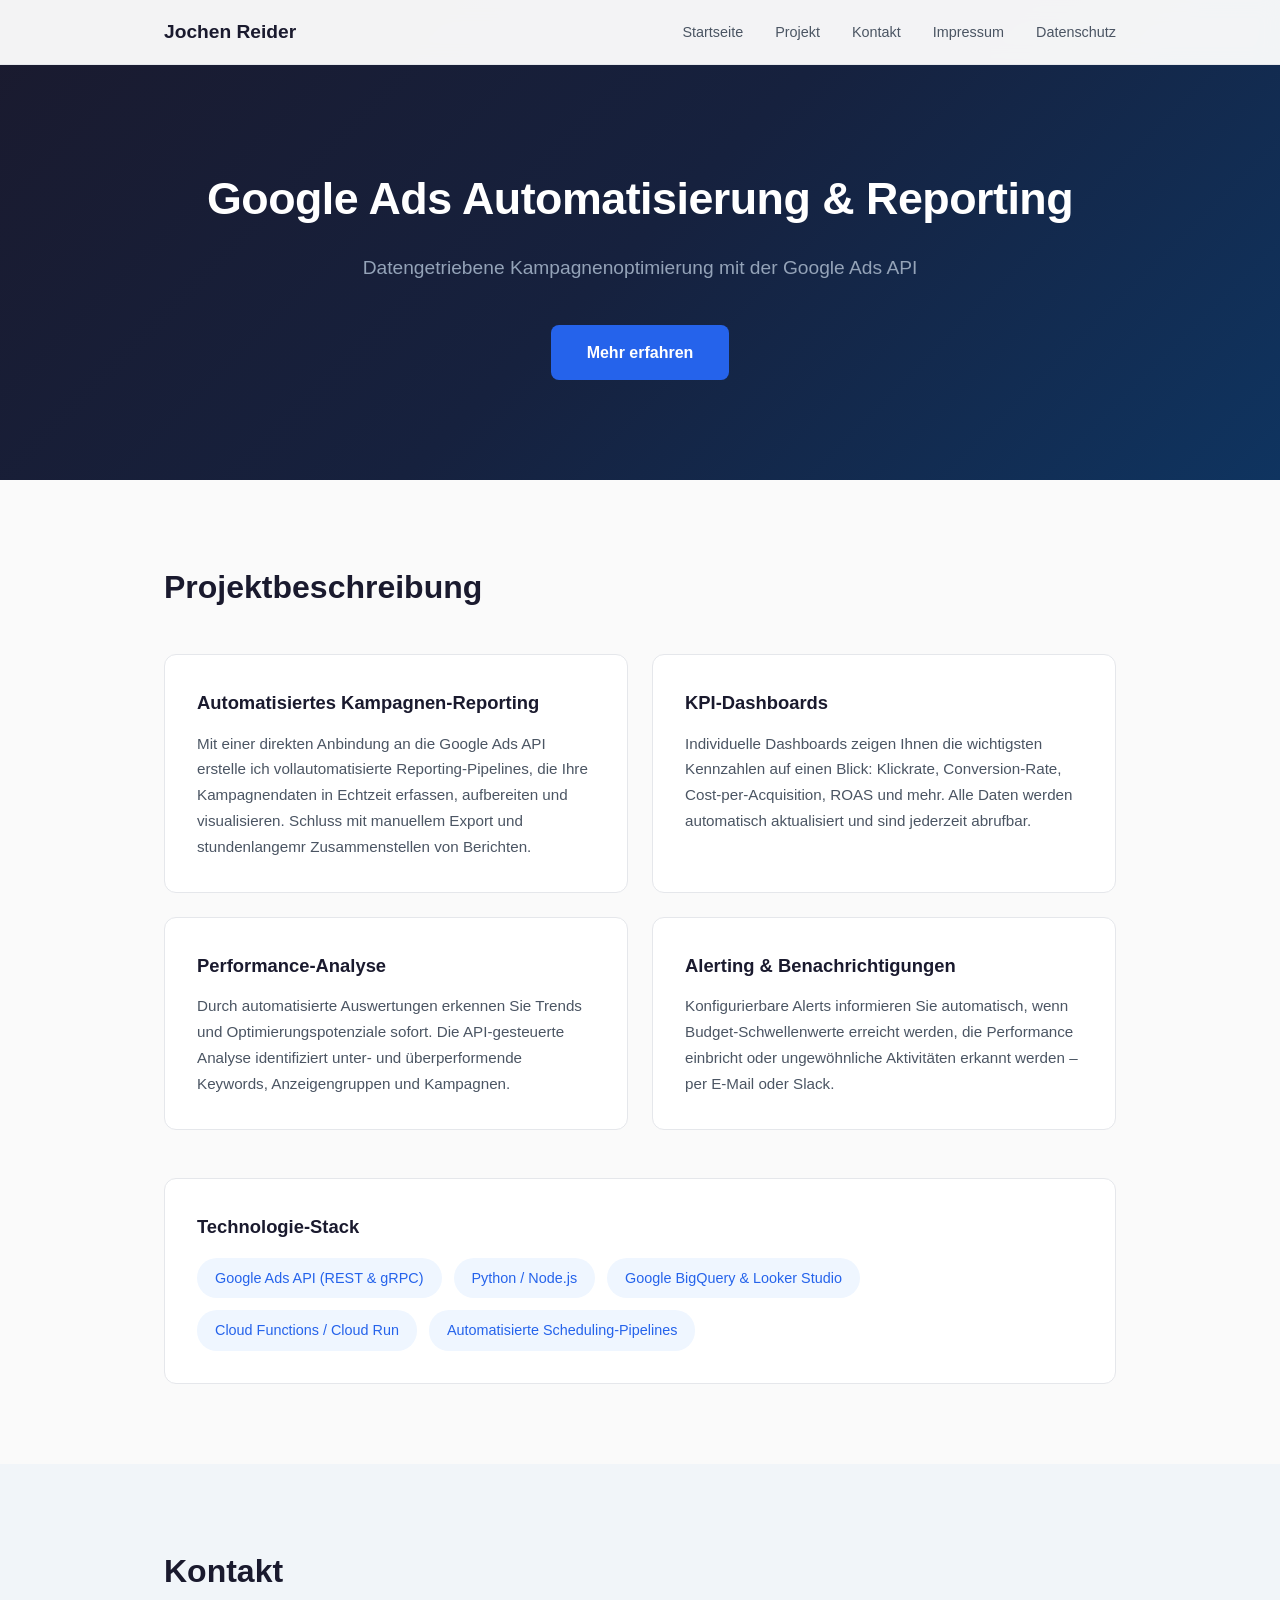
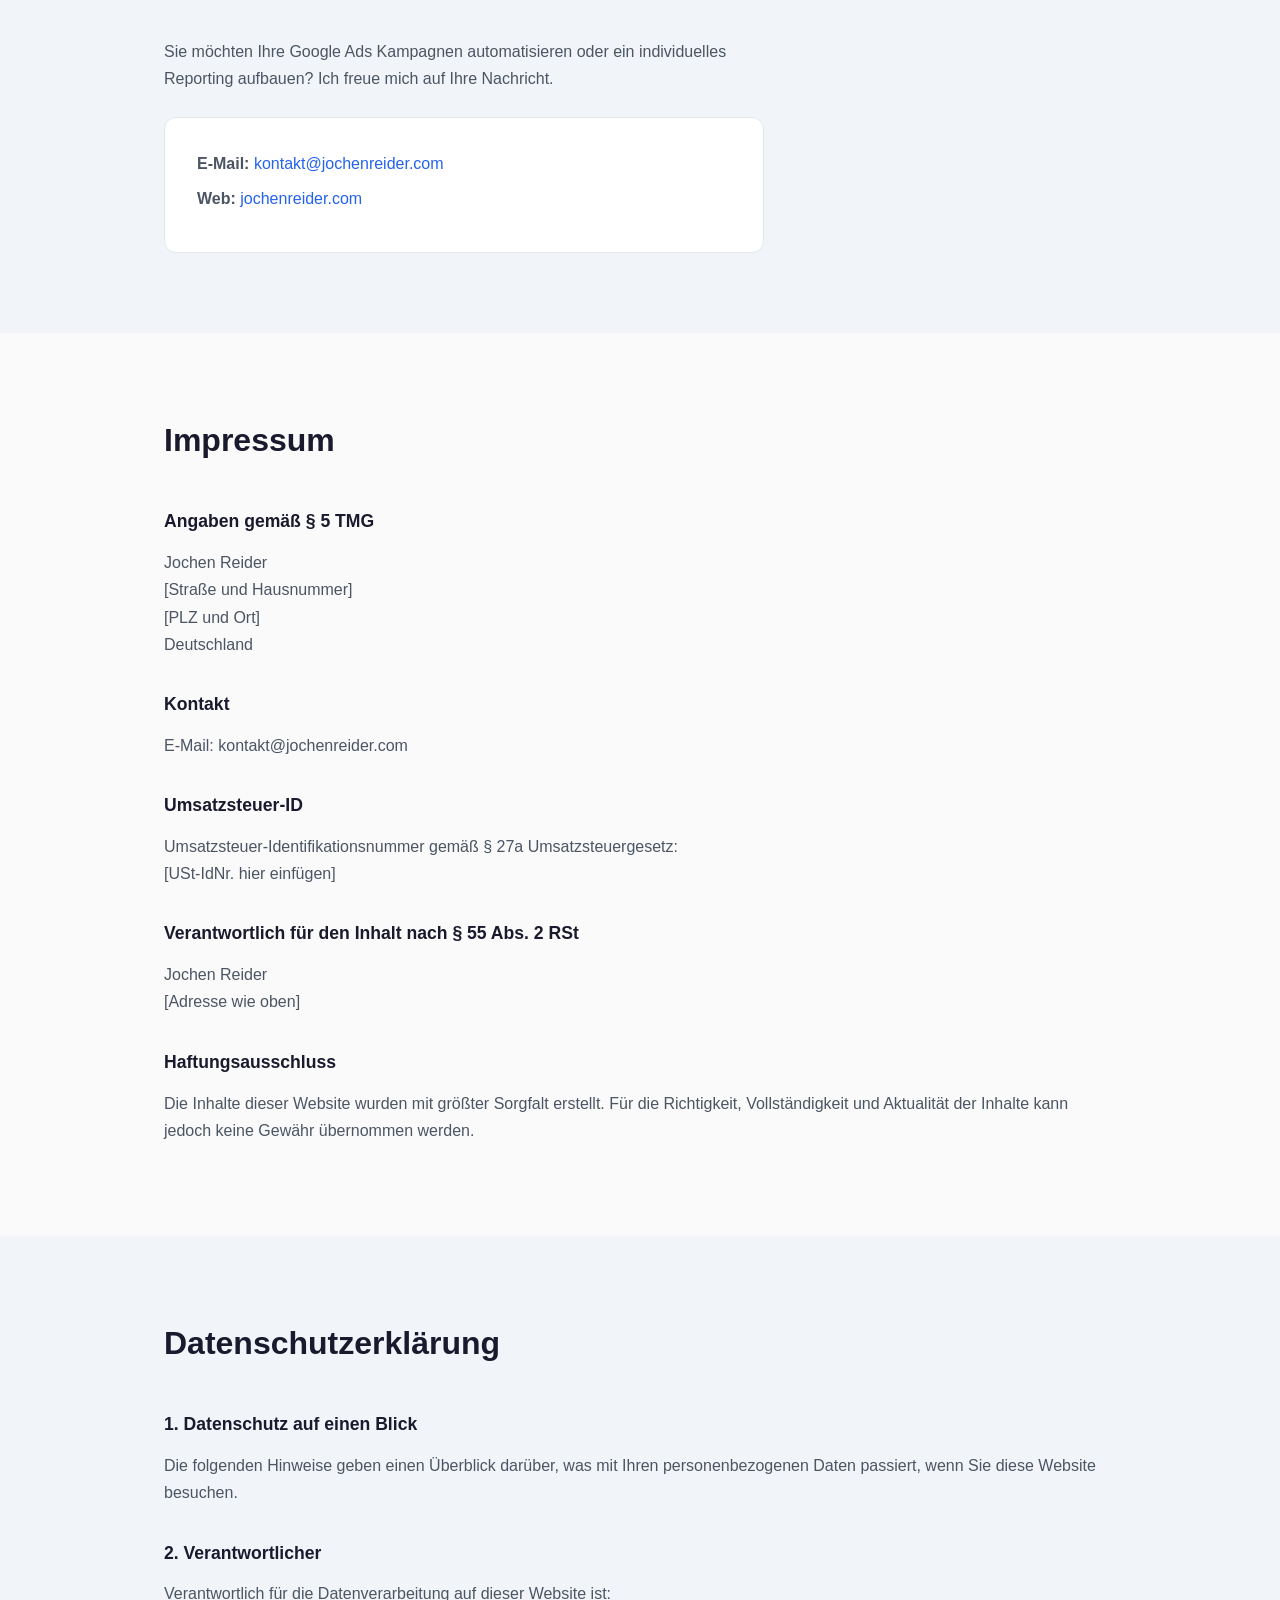
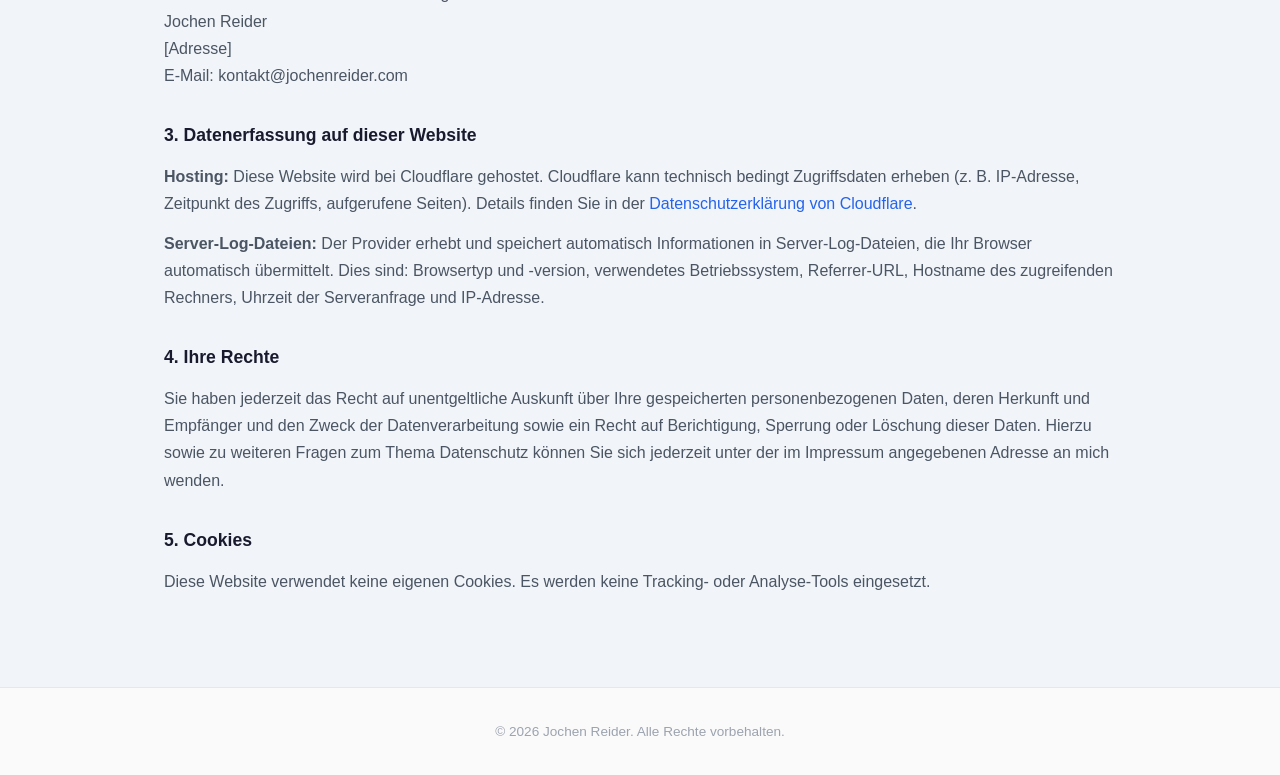
==== index.html @ a78b059e "Initial commit: Google Ads Automatisierung Website" ====
<!DOCTYPE html>
<html lang="de">
<head>
  <meta charset="UTF-8">
  <meta name="viewport" content="width=device-width, initial-scale=1.0">
  <title>Jochen Reider - Google Ads Automatisierung</title>
  <link rel="stylesheet" href="style.css">
</head>
<body>

  <nav class="navbar">
    <div class="container nav-container">
      <a href="#home" class="logo">Jochen Reider</a>
      <button class="nav-toggle" aria-label="Menu">&#9776;</button>
      <ul class="nav-links">
        <li><a href="#home">Startseite</a></li>
        <li><a href="#projekt">Projekt</a></li>
        <li><a href="#kontakt">Kontakt</a></li>
        <li><a href="#impressum">Impressum</a></li>
        <li><a href="#datenschutz">Datenschutz</a></li>
      </ul>
    </div>
  </nav>

  <!-- STARTSEITE -->
  <section id="home" class="hero">
    <div class="container">
      <h1>Google Ads Automatisierung &amp; Reporting</h1>
      <p class="hero-sub">Datengetriebene Kampagnenoptimierung mit der Google Ads API</p>
      <a href="#projekt" class="btn">Mehr erfahren</a>
    </div>
  </section>

  <!-- PROJEKT -->
  <section id="projekt" class="section">
    <div class="container">
      <h2>Projektbeschreibung</h2>
      <div class="card-grid">
        <div class="card">
          <h3>Automatisiertes Kampagnen-Reporting</h3>
          <p>
            Mit einer direkten Anbindung an die Google Ads API erstelle ich vollautomatisierte
            Reporting-Pipelines, die Ihre Kampagnendaten in Echtzeit erfassen, aufbereiten und
            visualisieren. Schluss mit manuellem Export und stundenlangemr Zusammenstellen von Berichten.
          </p>
        </div>
        <div class="card">
          <h3>KPI-Dashboards</h3>
          <p>
            Individuelle Dashboards zeigen Ihnen die wichtigsten Kennzahlen auf einen Blick:
            Klickrate, Conversion-Rate, Cost-per-Acquisition, ROAS und mehr. Alle Daten werden
            automatisch aktualisiert und sind jederzeit abrufbar.
          </p>
        </div>
        <div class="card">
          <h3>Performance-Analyse</h3>
          <p>
            Durch automatisierte Auswertungen erkennen Sie Trends und Optimierungspotenziale
            sofort. Die API-gesteuerte Analyse identifiziert unter- und
            &uuml;berperformende Keywords, Anzeigengruppen und Kampagnen.
          </p>
        </div>
        <div class="card">
          <h3>Alerting &amp; Benachrichtigungen</h3>
          <p>
            Konfigurierbare Alerts informieren Sie automatisch, wenn Budget-Schwellenwerte
            erreicht werden, die Performance einbricht oder ungew&ouml;hnliche Aktivit&auml;ten
            erkannt werden &ndash; per E-Mail oder Slack.
          </p>
        </div>
      </div>

      <div class="tech-stack">
        <h3>Technologie-Stack</h3>
        <ul>
          <li>Google Ads API (REST &amp; gRPC)</li>
          <li>Python / Node.js</li>
          <li>Google BigQuery &amp; Looker Studio</li>
          <li>Cloud Functions / Cloud Run</li>
          <li>Automatisierte Scheduling-Pipelines</li>
        </ul>
      </div>
    </div>
  </section>

  <!-- KONTAKT -->
  <section id="kontakt" class="section section-alt">
    <div class="container">
      <h2>Kontakt</h2>
      <div class="contact-info">
        <p>
          Sie m&ouml;chten Ihre Google Ads Kampagnen automatisieren oder ein
          individuelles Reporting aufbauen? Ich freue mich auf Ihre Nachricht.
        </p>
        <div class="contact-details">
          <p><strong>E-Mail:</strong> <a href="mailto:kontakt@jochenreider.com">kontakt@jochenreider.com</a></p>
          <p><strong>Web:</strong> <a href="https://jochenreider.com">jochenreider.com</a></p>
        </div>
      </div>
    </div>
  </section>

  <!-- IMPRESSUM -->
  <section id="impressum" class="section">
    <div class="container">
      <h2>Impressum</h2>
      <div class="legal">
        <h3>Angaben gem&auml;&szlig; &sect; 5 TMG</h3>
        <p>
          Jochen Reider<br>
          [Stra&szlig;e und Hausnummer]<br>
          [PLZ und Ort]<br>
          Deutschland
        </p>

        <h3>Kontakt</h3>
        <p>
          E-Mail: kontakt@jochenreider.com
        </p>

        <h3>Umsatzsteuer-ID</h3>
        <p>
          Umsatzsteuer-Identifikationsnummer gem&auml;&szlig; &sect; 27a Umsatzsteuergesetz:<br>
          [USt-IdNr. hier einf&uuml;gen]
        </p>

        <h3>Verantwortlich f&uuml;r den Inhalt nach &sect; 55 Abs. 2 RSt</h3>
        <p>
          Jochen Reider<br>
          [Adresse wie oben]
        </p>

        <h3>Haftungsausschluss</h3>
        <p>
          Die Inhalte dieser Website wurden mit gr&ouml;&szlig;ter Sorgfalt erstellt. F&uuml;r die
          Richtigkeit, Vollst&auml;ndigkeit und Aktualit&auml;t der Inhalte kann jedoch keine
          Gew&auml;hr &uuml;bernommen werden.
        </p>
      </div>
    </div>
  </section>

  <!-- DATENSCHUTZ -->
  <section id="datenschutz" class="section section-alt">
    <div class="container">
      <h2>Datenschutzerkl&auml;rung</h2>
      <div class="legal">
        <h3>1. Datenschutz auf einen Blick</h3>
        <p>
          Die folgenden Hinweise geben einen &Uuml;berblick dar&uuml;ber, was mit Ihren
          personenbezogenen Daten passiert, wenn Sie diese Website besuchen.
        </p>

        <h3>2. Verantwortlicher</h3>
        <p>
          Verantwortlich f&uuml;r die Datenverarbeitung auf dieser Website ist:<br>
          Jochen Reider<br>
          [Adresse]<br>
          E-Mail: kontakt@jochenreider.com
        </p>

        <h3>3. Datenerfassung auf dieser Website</h3>
        <p>
          <strong>Hosting:</strong> Diese Website wird bei Cloudflare gehostet. Cloudflare kann
          technisch bedingt Zugriffsdaten erheben (z.&nbsp;B. IP-Adresse, Zeitpunkt des Zugriffs,
          aufgerufene Seiten). Details finden Sie in der
          <a href="https://www.cloudflare.com/privacypolicy/" target="_blank" rel="noopener">Datenschutzerkl&auml;rung von Cloudflare</a>.
        </p>
        <p>
          <strong>Server-Log-Dateien:</strong> Der Provider erhebt und speichert automatisch
          Informationen in Server-Log-Dateien, die Ihr Browser automatisch &uuml;bermittelt.
          Dies sind: Browsertyp und -version, verwendetes Betriebssystem, Referrer-URL,
          Hostname des zugreifenden Rechners, Uhrzeit der Serveranfrage und IP-Adresse.
        </p>

        <h3>4. Ihre Rechte</h3>
        <p>
          Sie haben jederzeit das Recht auf unentgeltliche Auskunft &uuml;ber Ihre gespeicherten
          personenbezogenen Daten, deren Herkunft und Empf&auml;nger und den Zweck der
          Datenverarbeitung sowie ein Recht auf Berichtigung, Sperrung oder L&ouml;schung
          dieser Daten. Hierzu sowie zu weiteren Fragen zum Thema Datenschutz k&ouml;nnen Sie
          sich jederzeit unter der im Impressum angegebenen Adresse an mich wenden.
        </p>

        <h3>5. Cookies</h3>
        <p>
          Diese Website verwendet keine eigenen Cookies. Es werden keine Tracking- oder
          Analyse-Tools eingesetzt.
        </p>
      </div>
    </div>
  </section>

  <footer>
    <div class="container">
      <p>&copy; 2026 Jochen Reider. Alle Rechte vorbehalten.</p>
    </div>
  </footer>

  <script>
    // Mobile nav toggle
    document.querySelector('.nav-toggle').addEventListener('click', function() {
      document.querySelector('.nav-links').classList.toggle('active');
    });

    // Close nav on link click (mobile)
    document.querySelectorAll('.nav-links a').forEach(function(link) {
      link.addEventListener('click', function() {
        document.querySelector('.nav-links').classList.remove('active');
      });
    });
  </script>

</body>
</html>
---- style.css ----
/* Reset & Base */
*, *::before, *::after {
  margin: 0;
  padding: 0;
  box-sizing: border-box;
}

html {
  scroll-behavior: smooth;
  scroll-padding-top: 70px;
}

body {
  font-family: -apple-system, BlinkMacSystemFont, 'Segoe UI', Roboto, Oxygen, sans-serif;
  line-height: 1.7;
  color: #1a1a2e;
  background: #fafafa;
}

.container {
  max-width: 1000px;
  margin: 0 auto;
  padding: 0 24px;
}

a {
  color: #2563eb;
  text-decoration: none;
}

a:hover {
  text-decoration: underline;
}

/* Navbar */
.navbar {
  position: fixed;
  top: 0;
  left: 0;
  right: 0;
  background: rgba(255, 255, 255, 0.95);
  backdrop-filter: blur(10px);
  border-bottom: 1px solid #e5e7eb;
  z-index: 100;
}

.nav-container {
  display: flex;
  align-items: center;
  justify-content: space-between;
  height: 64px;
}

.logo {
  font-weight: 700;
  font-size: 1.2rem;
  color: #1a1a2e;
}

.logo:hover {
  text-decoration: none;
}

.nav-toggle {
  display: none;
  background: none;
  border: none;
  font-size: 1.5rem;
  cursor: pointer;
  color: #1a1a2e;
}

.nav-links {
  display: flex;
  list-style: none;
  gap: 32px;
}

.nav-links a {
  color: #4b5563;
  font-size: 0.9rem;
  font-weight: 500;
  transition: color 0.2s;
}

.nav-links a:hover {
  color: #2563eb;
  text-decoration: none;
}

/* Hero */
.hero {
  padding: 160px 0 100px;
  background: linear-gradient(135deg, #1a1a2e 0%, #16213e 50%, #0f3460 100%);
  color: #fff;
  text-align: center;
}

.hero h1 {
  font-size: 2.8rem;
  font-weight: 800;
  margin-bottom: 16px;
  letter-spacing: -0.5px;
}

.hero-sub {
  font-size: 1.2rem;
  color: #94a3b8;
  margin-bottom: 40px;
}

.btn {
  display: inline-block;
  padding: 14px 36px;
  background: #2563eb;
  color: #fff;
  border-radius: 8px;
  font-weight: 600;
  font-size: 1rem;
  transition: background 0.2s, transform 0.2s;
}

.btn:hover {
  background: #1d4ed8;
  text-decoration: none;
  transform: translateY(-1px);
}

/* Sections */
.section {
  padding: 80px 0;
}

.section-alt {
  background: #f1f5f9;
}

.section h2 {
  font-size: 2rem;
  font-weight: 700;
  margin-bottom: 40px;
  color: #1a1a2e;
}

/* Cards */
.card-grid {
  display: grid;
  grid-template-columns: repeat(2, 1fr);
  gap: 24px;
  margin-bottom: 48px;
}

.card {
  background: #fff;
  border: 1px solid #e5e7eb;
  border-radius: 12px;
  padding: 32px;
  transition: box-shadow 0.2s, transform 0.2s;
}

.card:hover {
  box-shadow: 0 8px 30px rgba(0, 0, 0, 0.08);
  transform: translateY(-2px);
}

.card h3 {
  font-size: 1.15rem;
  font-weight: 700;
  margin-bottom: 12px;
  color: #1a1a2e;
}

.card p {
  color: #4b5563;
  font-size: 0.95rem;
}

/* Tech Stack */
.tech-stack {
  background: #fff;
  border: 1px solid #e5e7eb;
  border-radius: 12px;
  padding: 32px;
}

.tech-stack h3 {
  font-size: 1.15rem;
  font-weight: 700;
  margin-bottom: 16px;
}

.tech-stack ul {
  list-style: none;
  display: flex;
  flex-wrap: wrap;
  gap: 12px;
}

.tech-stack li {
  background: #eff6ff;
  color: #2563eb;
  padding: 8px 18px;
  border-radius: 20px;
  font-size: 0.9rem;
  font-weight: 500;
}

/* Contact */
.contact-info {
  max-width: 600px;
}

.contact-info p {
  color: #4b5563;
  margin-bottom: 24px;
}

.contact-details {
  background: #fff;
  border: 1px solid #e5e7eb;
  border-radius: 12px;
  padding: 32px;
}

.contact-details p {
  margin-bottom: 8px;
}

/* Legal */
.legal h3 {
  font-size: 1.1rem;
  font-weight: 700;
  margin-top: 32px;
  margin-bottom: 12px;
  color: #1a1a2e;
}

.legal h3:first-child {
  margin-top: 0;
}

.legal p {
  color: #4b5563;
  margin-bottom: 12px;
}

/* Footer */
footer {
  padding: 32px 0;
  text-align: center;
  border-top: 1px solid #e5e7eb;
  color: #9ca3af;
  font-size: 0.85rem;
}

/* Mobile */
@media (max-width: 768px) {
  .nav-toggle {
    display: block;
  }

  .nav-links {
    display: none;
    position: absolute;
    top: 64px;
    left: 0;
    right: 0;
    background: #fff;
    flex-direction: column;
    padding: 16px 24px;
    gap: 16px;
    border-bottom: 1px solid #e5e7eb;
  }

  .nav-links.active {
    display: flex;
  }

  .hero {
    padding: 120px 0 70px;
  }

  .hero h1 {
    font-size: 1.8rem;
  }

  .hero-sub {
    font-size: 1rem;
  }

  .card-grid {
    grid-template-columns: 1fr;
  }

  .section {
    padding: 60px 0;
  }

  .tech-stack ul {
    flex-direction: column;
  }
}
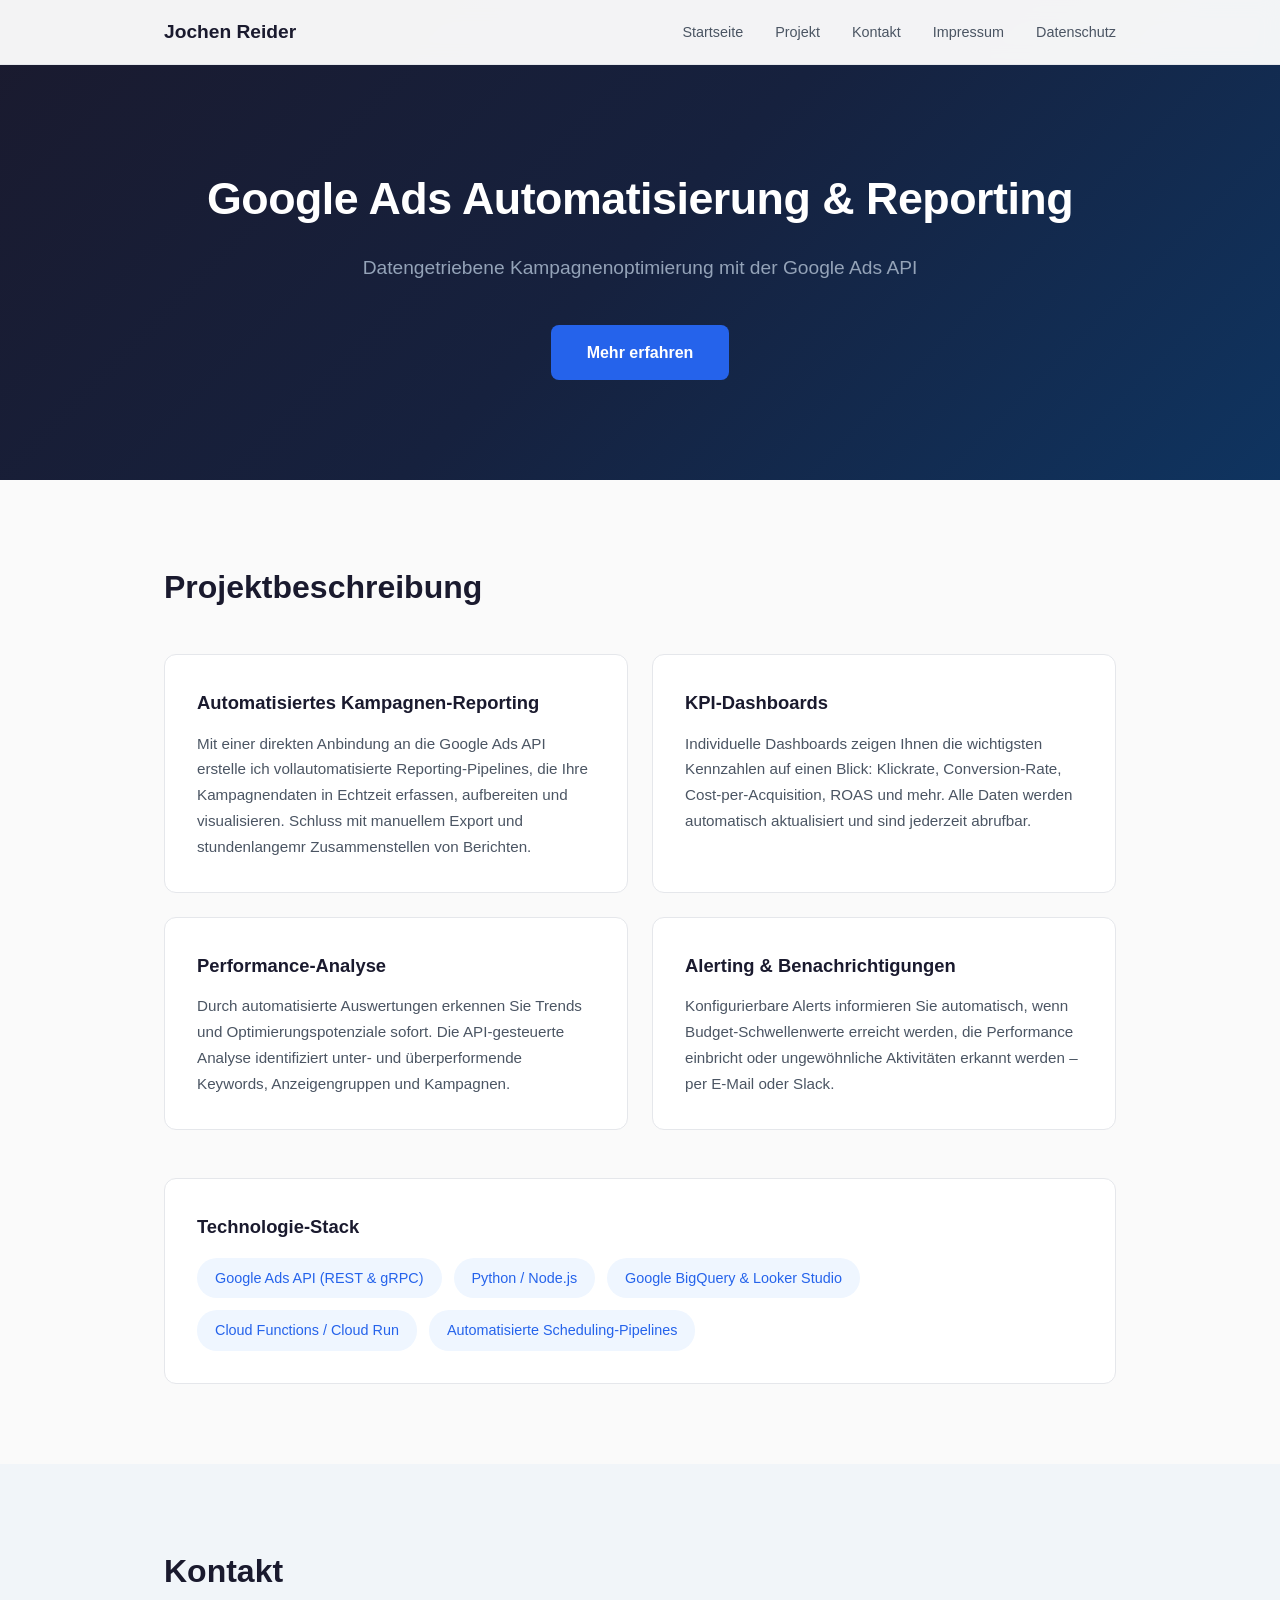
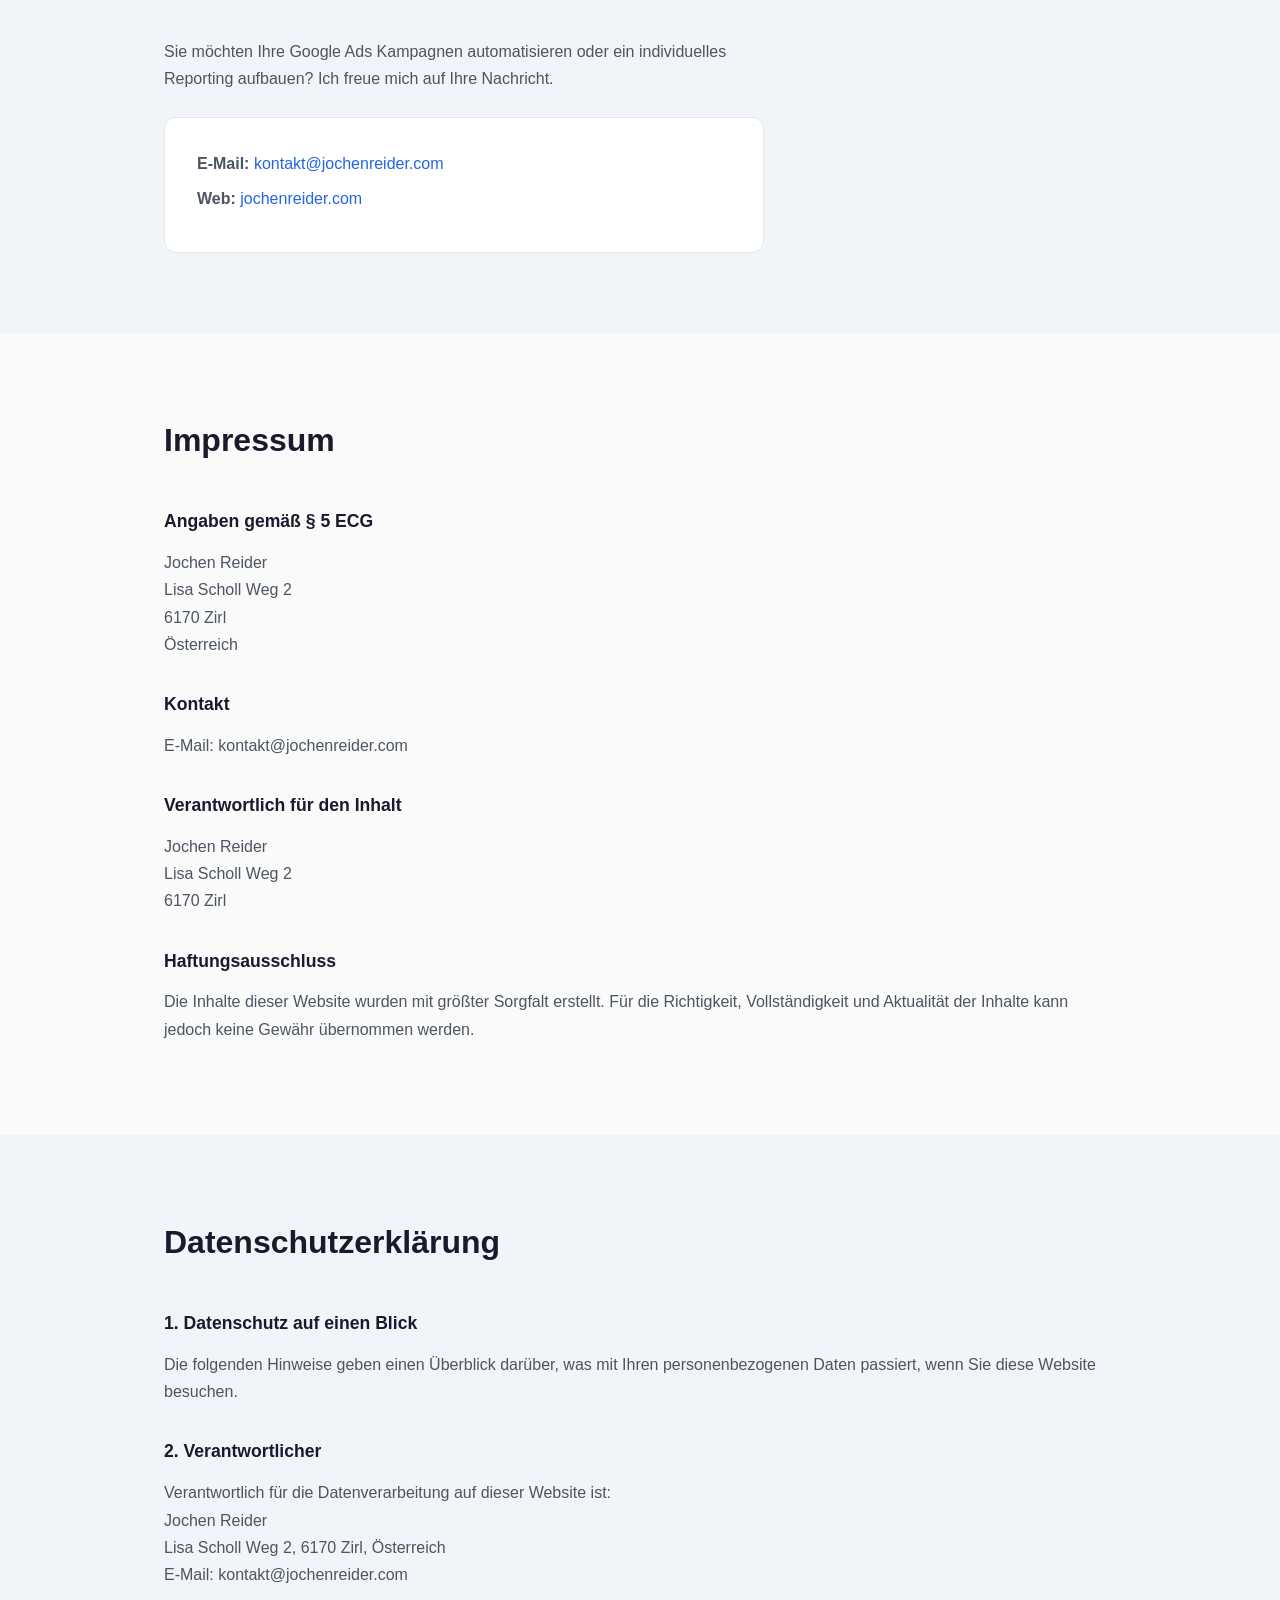
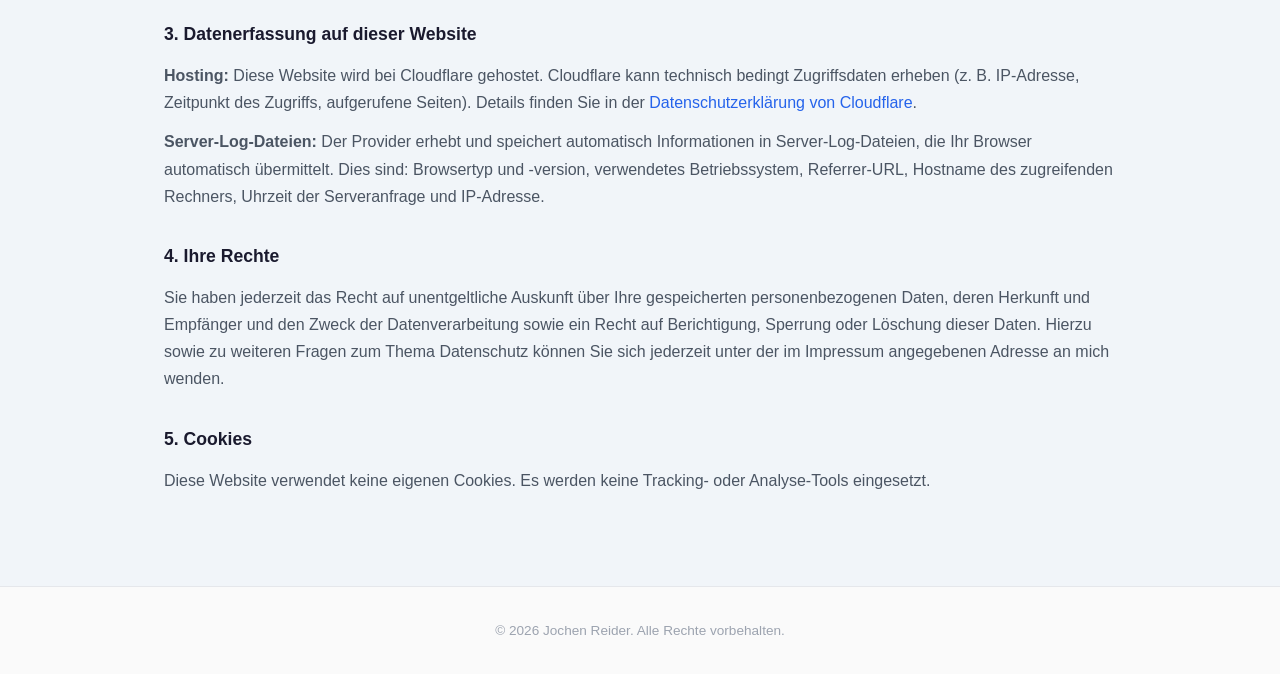
==== commit da18cde6: "Update Impressum und Datenschutz mit Adresse" ====
--- a/index.html
+++ b/index.html
@@ -105,12 +105,12 @@
     <div class="container">
       <h2>Impressum</h2>
       <div class="legal">
-        <h3>Angaben gem&auml;&szlig; &sect; 5 TMG</h3>
+        <h3>Angaben gem&auml;&szlig; &sect; 5 ECG</h3>
         <p>
           Jochen Reider<br>
-          [Stra&szlig;e und Hausnummer]<br>
-          [PLZ und Ort]<br>
-          Deutschland
+          Lisa Scholl Weg 2<br>
+          6170 Zirl<br>
+          &Ouml;sterreich
         </p>
 
         <h3>Kontakt</h3>
@@ -118,16 +118,11 @@
           E-Mail: kontakt@jochenreider.com
         </p>
 
-        <h3>Umsatzsteuer-ID</h3>
-        <p>
-          Umsatzsteuer-Identifikationsnummer gem&auml;&szlig; &sect; 27a Umsatzsteuergesetz:<br>
-          [USt-IdNr. hier einf&uuml;gen]
-        </p>
-
-        <h3>Verantwortlich f&uuml;r den Inhalt nach &sect; 55 Abs. 2 RSt</h3>
+        <h3>Verantwortlich f&uuml;r den Inhalt</h3>
         <p>
           Jochen Reider<br>
-          [Adresse wie oben]
+          Lisa Scholl Weg 2<br>
+          6170 Zirl
         </p>
 
         <h3>Haftungsausschluss</h3>
@@ -155,7 +150,7 @@
         <p>
           Verantwortlich f&uuml;r die Datenverarbeitung auf dieser Website ist:<br>
           Jochen Reider<br>
-          [Adresse]<br>
+          Lisa Scholl Weg 2, 6170 Zirl, &Ouml;sterreich<br>
           E-Mail: kontakt@jochenreider.com
         </p>
 
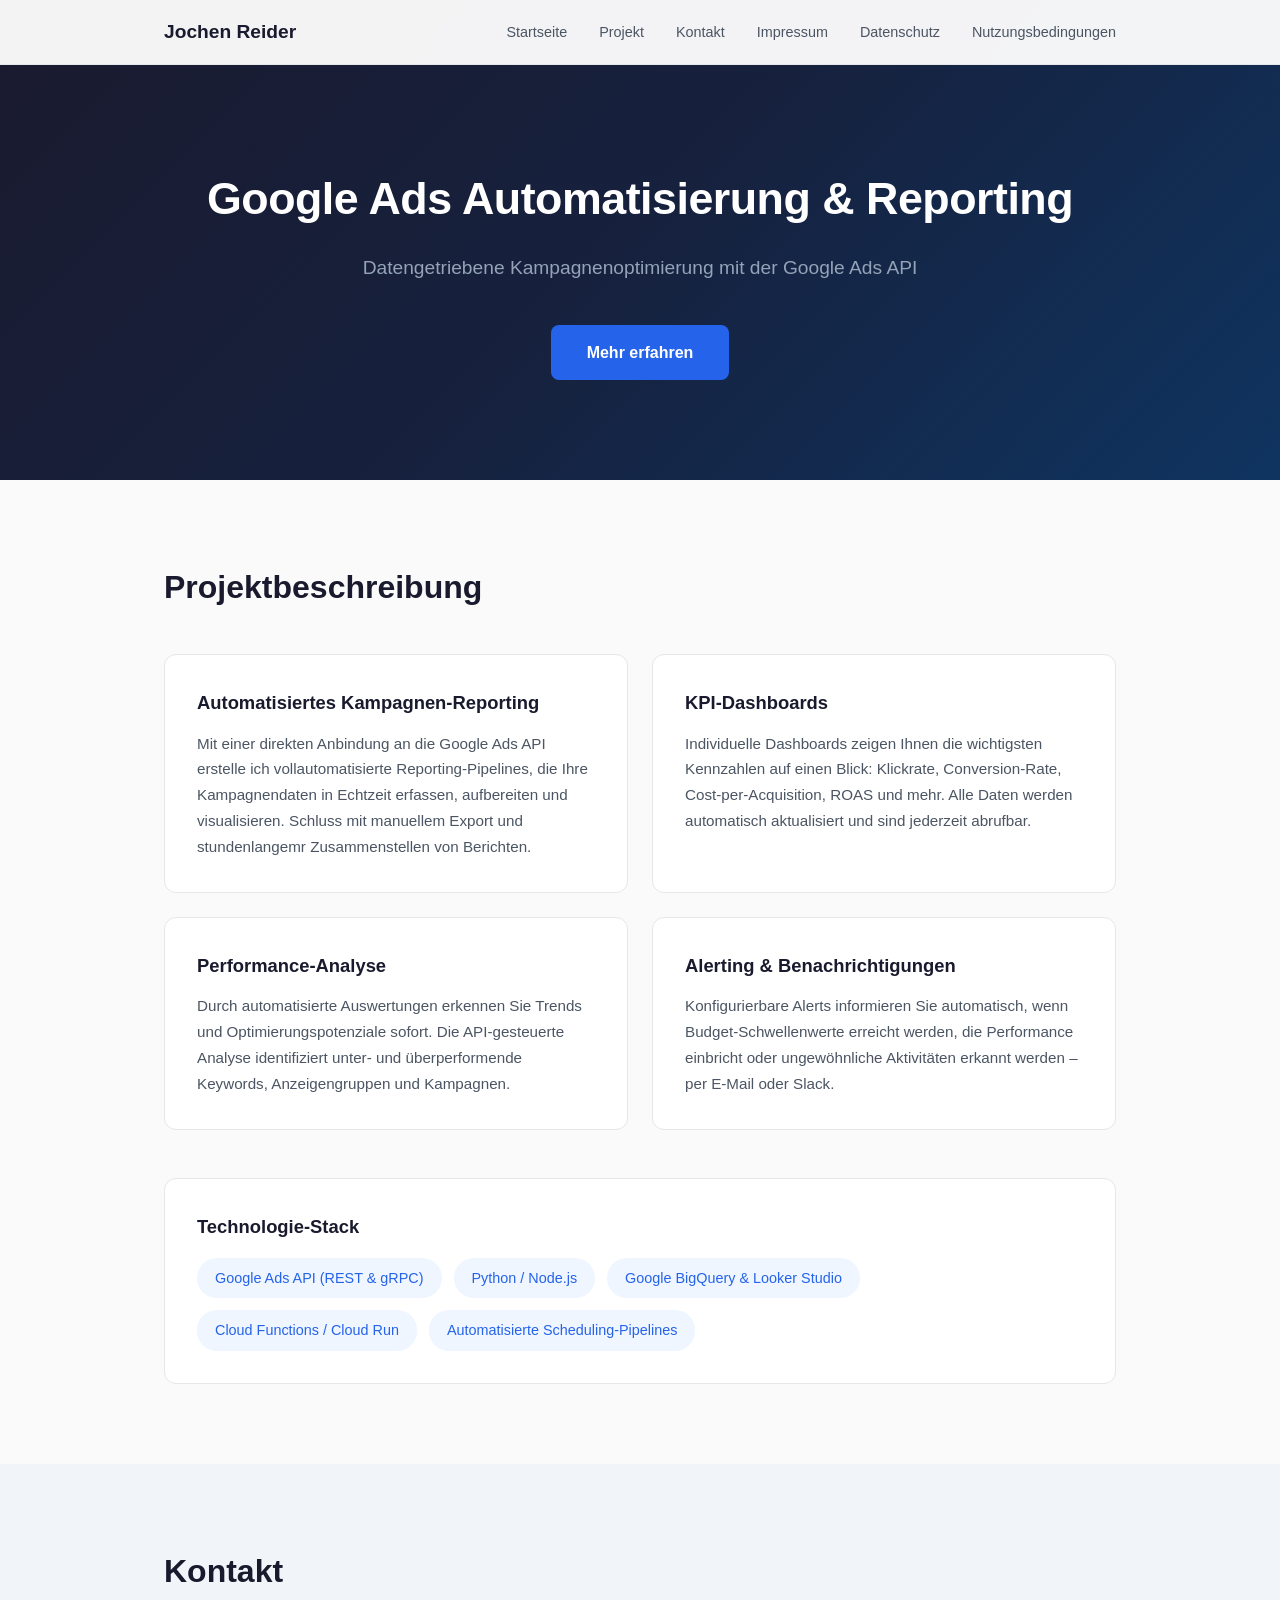
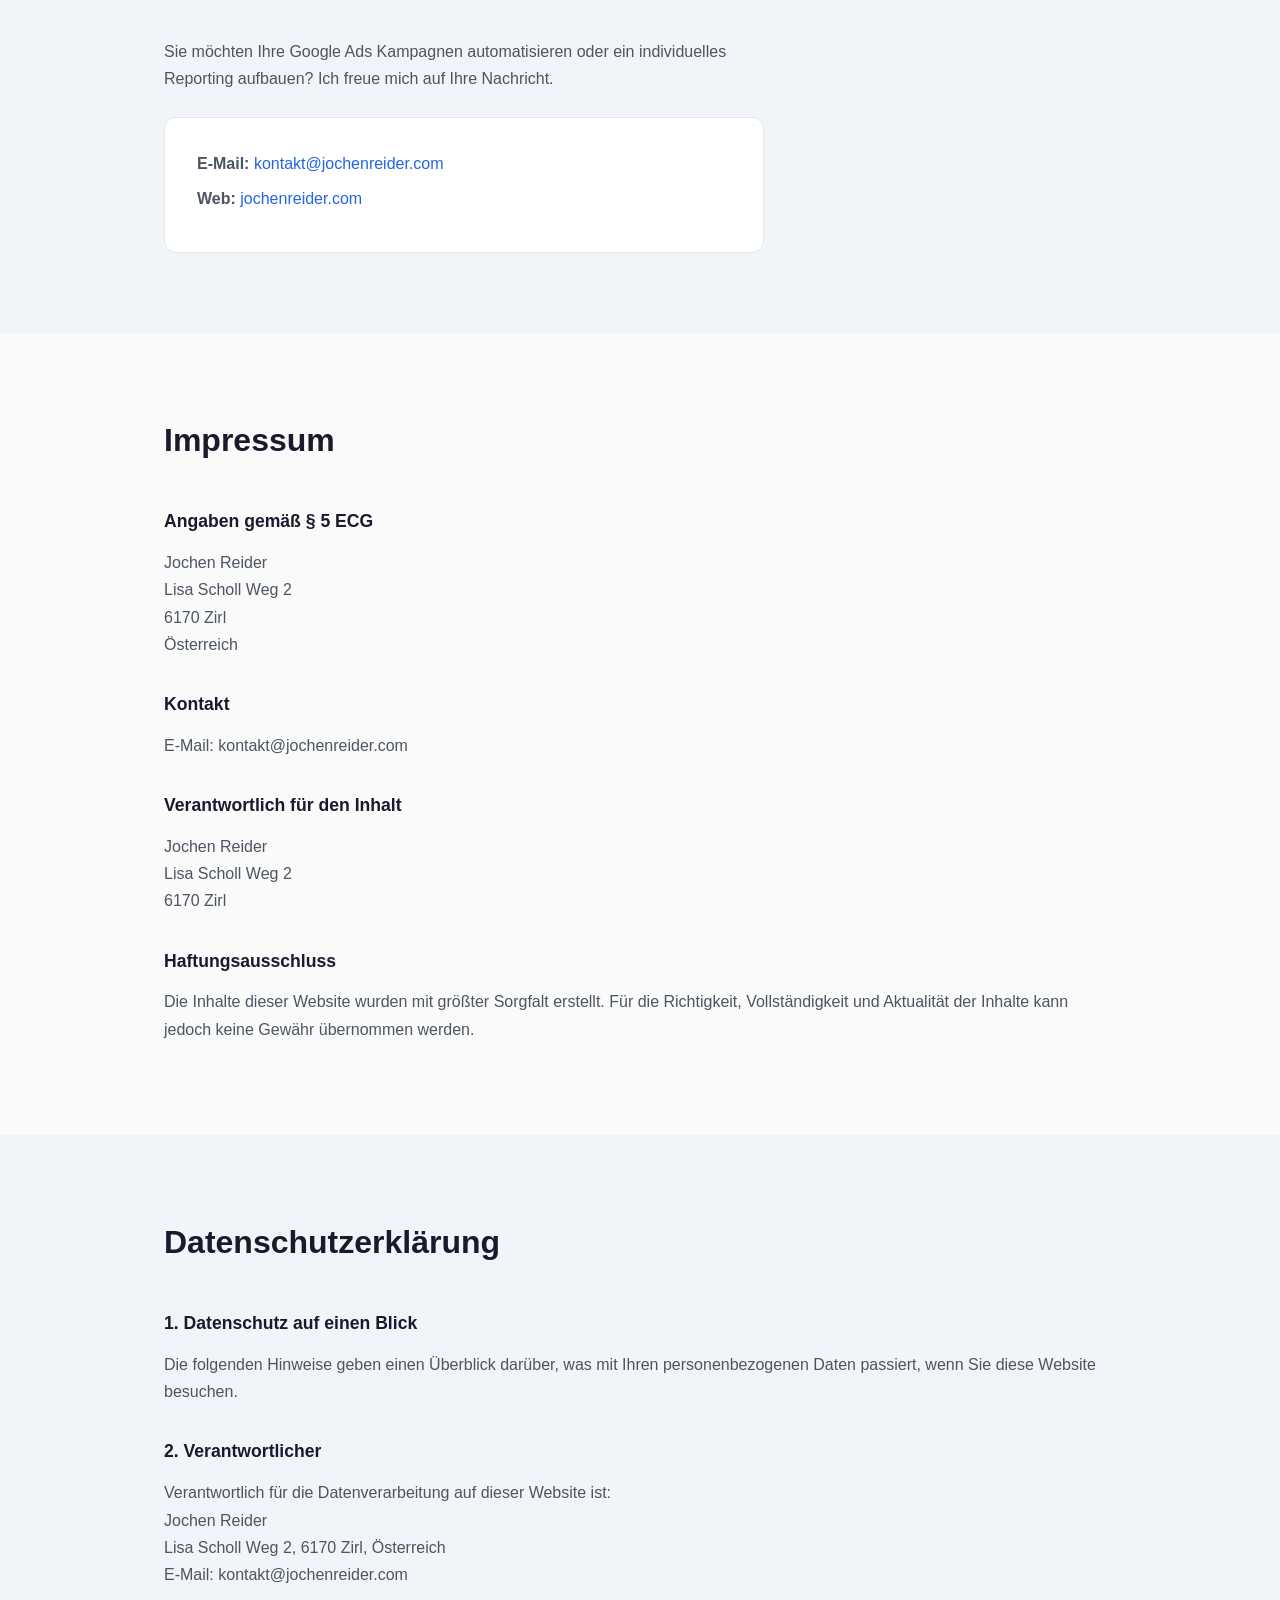
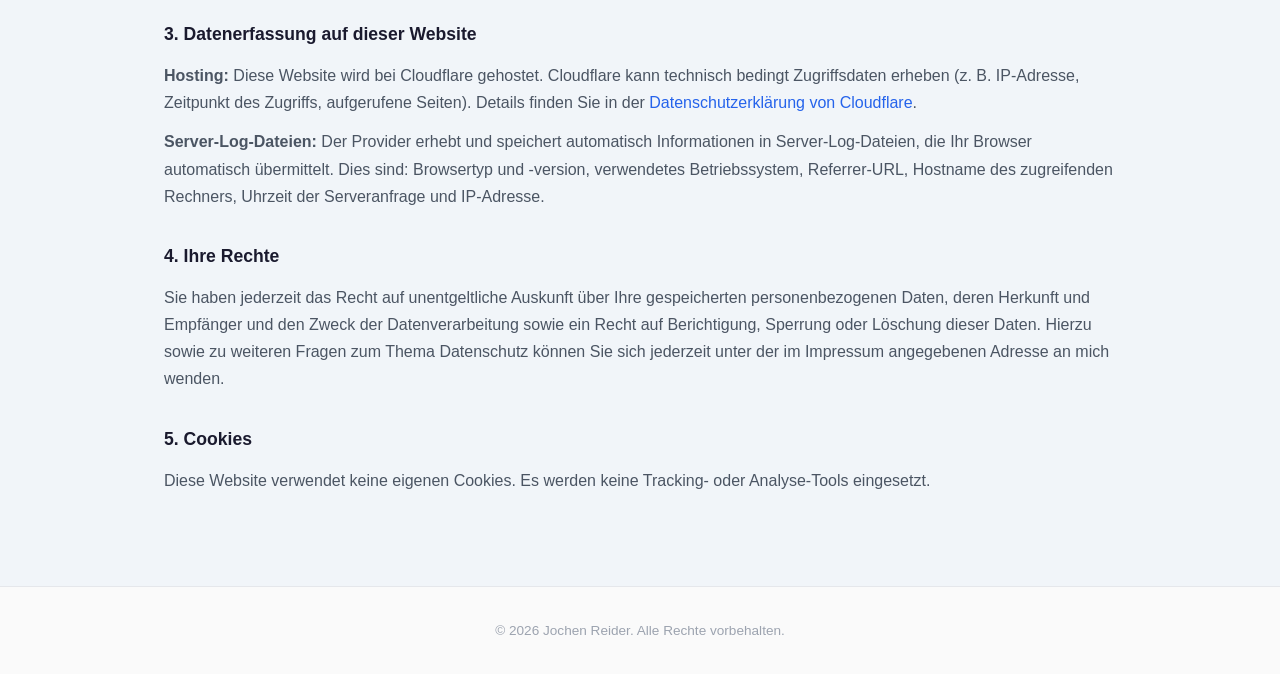
==== commit 827044c9: "Add Terms of Service page and technical design documentation for Google API compliance - New terms.h" ====
--- a/index.html
+++ b/index.html
@@ -1,210 +1,211 @@
-<!DOCTYPE html>
-<html lang="de">
-<head>
-  <meta charset="UTF-8">
-  <meta name="viewport" content="width=device-width, initial-scale=1.0">
-  <title>Jochen Reider - Google Ads Automatisierung</title>
-  <link rel="stylesheet" href="style.css">
-</head>
-<body>
-
-  <nav class="navbar">
-    <div class="container nav-container">
-      <a href="#home" class="logo">Jochen Reider</a>
-      <button class="nav-toggle" aria-label="Menu">&#9776;</button>
-      <ul class="nav-links">
-        <li><a href="#home">Startseite</a></li>
-        <li><a href="#projekt">Projekt</a></li>
-        <li><a href="#kontakt">Kontakt</a></li>
-        <li><a href="#impressum">Impressum</a></li>
-        <li><a href="#datenschutz">Datenschutz</a></li>
-      </ul>
-    </div>
-  </nav>
-
-  <!-- STARTSEITE -->
-  <section id="home" class="hero">
-    <div class="container">
-      <h1>Google Ads Automatisierung &amp; Reporting</h1>
-      <p class="hero-sub">Datengetriebene Kampagnenoptimierung mit der Google Ads API</p>
-      <a href="#projekt" class="btn">Mehr erfahren</a>
-    </div>
-  </section>
-
-  <!-- PROJEKT -->
-  <section id="projekt" class="section">
-    <div class="container">
-      <h2>Projektbeschreibung</h2>
-      <div class="card-grid">
-        <div class="card">
-          <h3>Automatisiertes Kampagnen-Reporting</h3>
-          <p>
-            Mit einer direkten Anbindung an die Google Ads API erstelle ich vollautomatisierte
-            Reporting-Pipelines, die Ihre Kampagnendaten in Echtzeit erfassen, aufbereiten und
-            visualisieren. Schluss mit manuellem Export und stundenlangemr Zusammenstellen von Berichten.
-          </p>
-        </div>
-        <div class="card">
-          <h3>KPI-Dashboards</h3>
-          <p>
-            Individuelle Dashboards zeigen Ihnen die wichtigsten Kennzahlen auf einen Blick:
-            Klickrate, Conversion-Rate, Cost-per-Acquisition, ROAS und mehr. Alle Daten werden
-            automatisch aktualisiert und sind jederzeit abrufbar.
-          </p>
-        </div>
-        <div class="card">
-          <h3>Performance-Analyse</h3>
-          <p>
-            Durch automatisierte Auswertungen erkennen Sie Trends und Optimierungspotenziale
-            sofort. Die API-gesteuerte Analyse identifiziert unter- und
-            &uuml;berperformende Keywords, Anzeigengruppen und Kampagnen.
-          </p>
-        </div>
-        <div class="card">
-          <h3>Alerting &amp; Benachrichtigungen</h3>
-          <p>
-            Konfigurierbare Alerts informieren Sie automatisch, wenn Budget-Schwellenwerte
-            erreicht werden, die Performance einbricht oder ungew&ouml;hnliche Aktivit&auml;ten
-            erkannt werden &ndash; per E-Mail oder Slack.
-          </p>
-        </div>
-      </div>
-
-      <div class="tech-stack">
-        <h3>Technologie-Stack</h3>
-        <ul>
-          <li>Google Ads API (REST &amp; gRPC)</li>
-          <li>Python / Node.js</li>
-          <li>Google BigQuery &amp; Looker Studio</li>
-          <li>Cloud Functions / Cloud Run</li>
-          <li>Automatisierte Scheduling-Pipelines</li>
-        </ul>
-      </div>
-    </div>
-  </section>
-
-  <!-- KONTAKT -->
-  <section id="kontakt" class="section section-alt">
-    <div class="container">
-      <h2>Kontakt</h2>
-      <div class="contact-info">
-        <p>
-          Sie m&ouml;chten Ihre Google Ads Kampagnen automatisieren oder ein
-          individuelles Reporting aufbauen? Ich freue mich auf Ihre Nachricht.
-        </p>
-        <div class="contact-details">
-          <p><strong>E-Mail:</strong> <a href="mailto:kontakt@jochenreider.com">kontakt@jochenreider.com</a></p>
-          <p><strong>Web:</strong> <a href="https://jochenreider.com">jochenreider.com</a></p>
-        </div>
-      </div>
-    </div>
-  </section>
-
-  <!-- IMPRESSUM -->
-  <section id="impressum" class="section">
-    <div class="container">
-      <h2>Impressum</h2>
-      <div class="legal">
-        <h3>Angaben gem&auml;&szlig; &sect; 5 ECG</h3>
-        <p>
-          Jochen Reider<br>
-          Lisa Scholl Weg 2<br>
-          6170 Zirl<br>
-          &Ouml;sterreich
-        </p>
-
-        <h3>Kontakt</h3>
-        <p>
-          E-Mail: kontakt@jochenreider.com
-        </p>
-
-        <h3>Verantwortlich f&uuml;r den Inhalt</h3>
-        <p>
-          Jochen Reider<br>
-          Lisa Scholl Weg 2<br>
-          6170 Zirl
-        </p>
-
-        <h3>Haftungsausschluss</h3>
-        <p>
-          Die Inhalte dieser Website wurden mit gr&ouml;&szlig;ter Sorgfalt erstellt. F&uuml;r die
-          Richtigkeit, Vollst&auml;ndigkeit und Aktualit&auml;t der Inhalte kann jedoch keine
-          Gew&auml;hr &uuml;bernommen werden.
-        </p>
-      </div>
-    </div>
-  </section>
-
-  <!-- DATENSCHUTZ -->
-  <section id="datenschutz" class="section section-alt">
-    <div class="container">
-      <h2>Datenschutzerkl&auml;rung</h2>
-      <div class="legal">
-        <h3>1. Datenschutz auf einen Blick</h3>
-        <p>
-          Die folgenden Hinweise geben einen &Uuml;berblick dar&uuml;ber, was mit Ihren
-          personenbezogenen Daten passiert, wenn Sie diese Website besuchen.
-        </p>
-
-        <h3>2. Verantwortlicher</h3>
-        <p>
-          Verantwortlich f&uuml;r die Datenverarbeitung auf dieser Website ist:<br>
-          Jochen Reider<br>
-          Lisa Scholl Weg 2, 6170 Zirl, &Ouml;sterreich<br>
-          E-Mail: kontakt@jochenreider.com
-        </p>
-
-        <h3>3. Datenerfassung auf dieser Website</h3>
-        <p>
-          <strong>Hosting:</strong> Diese Website wird bei Cloudflare gehostet. Cloudflare kann
-          technisch bedingt Zugriffsdaten erheben (z.&nbsp;B. IP-Adresse, Zeitpunkt des Zugriffs,
-          aufgerufene Seiten). Details finden Sie in der
-          <a href="https://www.cloudflare.com/privacypolicy/" target="_blank" rel="noopener">Datenschutzerkl&auml;rung von Cloudflare</a>.
-        </p>
-        <p>
-          <strong>Server-Log-Dateien:</strong> Der Provider erhebt und speichert automatisch
-          Informationen in Server-Log-Dateien, die Ihr Browser automatisch &uuml;bermittelt.
-          Dies sind: Browsertyp und -version, verwendetes Betriebssystem, Referrer-URL,
-          Hostname des zugreifenden Rechners, Uhrzeit der Serveranfrage und IP-Adresse.
-        </p>
-
-        <h3>4. Ihre Rechte</h3>
-        <p>
-          Sie haben jederzeit das Recht auf unentgeltliche Auskunft &uuml;ber Ihre gespeicherten
-          personenbezogenen Daten, deren Herkunft und Empf&auml;nger und den Zweck der
-          Datenverarbeitung sowie ein Recht auf Berichtigung, Sperrung oder L&ouml;schung
-          dieser Daten. Hierzu sowie zu weiteren Fragen zum Thema Datenschutz k&ouml;nnen Sie
-          sich jederzeit unter der im Impressum angegebenen Adresse an mich wenden.
-        </p>
-
-        <h3>5. Cookies</h3>
-        <p>
-          Diese Website verwendet keine eigenen Cookies. Es werden keine Tracking- oder
-          Analyse-Tools eingesetzt.
-        </p>
-      </div>
-    </div>
-  </section>
-
-  <footer>
-    <div class="container">
-      <p>&copy; 2026 Jochen Reider. Alle Rechte vorbehalten.</p>
-    </div>
-  </footer>
-
-  <script>
-    // Mobile nav toggle
-    document.querySelector('.nav-toggle').addEventListener('click', function() {
-      document.querySelector('.nav-links').classList.toggle('active');
-    });
-
-    // Close nav on link click (mobile)
-    document.querySelectorAll('.nav-links a').forEach(function(link) {
-      link.addEventListener('click', function() {
-        document.querySelector('.nav-links').classList.remove('active');
-      });
-    });
-  </script>
-
-</body>
-</html>
+<!DOCTYPE html>
+<html lang="de">
+<head>
+  <meta charset="UTF-8">
+  <meta name="viewport" content="width=device-width, initial-scale=1.0">
+  <title>Jochen Reider - Google Ads Automatisierung</title>
+  <link rel="stylesheet" href="style.css">
+</head>
+<body>
+
+  <nav class="navbar">
+    <div class="container nav-container">
+      <a href="#home" class="logo">Jochen Reider</a>
+      <button class="nav-toggle" aria-label="Menu">&#9776;</button>
+      <ul class="nav-links">
+        <li><a href="#home">Startseite</a></li>
+        <li><a href="#projekt">Projekt</a></li>
+        <li><a href="#kontakt">Kontakt</a></li>
+        <li><a href="#impressum">Impressum</a></li>
+        <li><a href="#datenschutz">Datenschutz</a></li>
+        <li><a href="terms.html">Nutzungsbedingungen</a></li>
+      </ul>
+    </div>
+  </nav>
+
+  <!-- STARTSEITE -->
+  <section id="home" class="hero">
+    <div class="container">
+      <h1>Google Ads Automatisierung &amp; Reporting</h1>
+      <p class="hero-sub">Datengetriebene Kampagnenoptimierung mit der Google Ads API</p>
+      <a href="#projekt" class="btn">Mehr erfahren</a>
+    </div>
+  </section>
+
+  <!-- PROJEKT -->
+  <section id="projekt" class="section">
+    <div class="container">
+      <h2>Projektbeschreibung</h2>
+      <div class="card-grid">
+        <div class="card">
+          <h3>Automatisiertes Kampagnen-Reporting</h3>
+          <p>
+            Mit einer direkten Anbindung an die Google Ads API erstelle ich vollautomatisierte
+            Reporting-Pipelines, die Ihre Kampagnendaten in Echtzeit erfassen, aufbereiten und
+            visualisieren. Schluss mit manuellem Export und stundenlangemr Zusammenstellen von Berichten.
+          </p>
+        </div>
+        <div class="card">
+          <h3>KPI-Dashboards</h3>
+          <p>
+            Individuelle Dashboards zeigen Ihnen die wichtigsten Kennzahlen auf einen Blick:
+            Klickrate, Conversion-Rate, Cost-per-Acquisition, ROAS und mehr. Alle Daten werden
+            automatisch aktualisiert und sind jederzeit abrufbar.
+          </p>
+        </div>
+        <div class="card">
+          <h3>Performance-Analyse</h3>
+          <p>
+            Durch automatisierte Auswertungen erkennen Sie Trends und Optimierungspotenziale
+            sofort. Die API-gesteuerte Analyse identifiziert unter- und
+            &uuml;berperformende Keywords, Anzeigengruppen und Kampagnen.
+          </p>
+        </div>
+        <div class="card">
+          <h3>Alerting &amp; Benachrichtigungen</h3>
+          <p>
+            Konfigurierbare Alerts informieren Sie automatisch, wenn Budget-Schwellenwerte
+            erreicht werden, die Performance einbricht oder ungew&ouml;hnliche Aktivit&auml;ten
+            erkannt werden &ndash; per E-Mail oder Slack.
+          </p>
+        </div>
+      </div>
+
+      <div class="tech-stack">
+        <h3>Technologie-Stack</h3>
+        <ul>
+          <li>Google Ads API (REST &amp; gRPC)</li>
+          <li>Python / Node.js</li>
+          <li>Google BigQuery &amp; Looker Studio</li>
+          <li>Cloud Functions / Cloud Run</li>
+          <li>Automatisierte Scheduling-Pipelines</li>
+        </ul>
+      </div>
+    </div>
+  </section>
+
+  <!-- KONTAKT -->
+  <section id="kontakt" class="section section-alt">
+    <div class="container">
+      <h2>Kontakt</h2>
+      <div class="contact-info">
+        <p>
+          Sie m&ouml;chten Ihre Google Ads Kampagnen automatisieren oder ein
+          individuelles Reporting aufbauen? Ich freue mich auf Ihre Nachricht.
+        </p>
+        <div class="contact-details">
+          <p><strong>E-Mail:</strong> <a href="mailto:kontakt@jochenreider.com">kontakt@jochenreider.com</a></p>
+          <p><strong>Web:</strong> <a href="https://jochenreider.com">jochenreider.com</a></p>
+        </div>
+      </div>
+    </div>
+  </section>
+
+  <!-- IMPRESSUM -->
+  <section id="impressum" class="section">
+    <div class="container">
+      <h2>Impressum</h2>
+      <div class="legal">
+        <h3>Angaben gem&auml;&szlig; &sect; 5 ECG</h3>
+        <p>
+          Jochen Reider<br>
+          Lisa Scholl Weg 2<br>
+          6170 Zirl<br>
+          &Ouml;sterreich
+        </p>
+
+        <h3>Kontakt</h3>
+        <p>
+          E-Mail: kontakt@jochenreider.com
+        </p>
+
+        <h3>Verantwortlich f&uuml;r den Inhalt</h3>
+        <p>
+          Jochen Reider<br>
+          Lisa Scholl Weg 2<br>
+          6170 Zirl
+        </p>
+
+        <h3>Haftungsausschluss</h3>
+        <p>
+          Die Inhalte dieser Website wurden mit gr&ouml;&szlig;ter Sorgfalt erstellt. F&uuml;r die
+          Richtigkeit, Vollst&auml;ndigkeit und Aktualit&auml;t der Inhalte kann jedoch keine
+          Gew&auml;hr &uuml;bernommen werden.
+        </p>
+      </div>
+    </div>
+  </section>
+
+  <!-- DATENSCHUTZ -->
+  <section id="datenschutz" class="section section-alt">
+    <div class="container">
+      <h2>Datenschutzerkl&auml;rung</h2>
+      <div class="legal">
+        <h3>1. Datenschutz auf einen Blick</h3>
+        <p>
+          Die folgenden Hinweise geben einen &Uuml;berblick dar&uuml;ber, was mit Ihren
+          personenbezogenen Daten passiert, wenn Sie diese Website besuchen.
+        </p>
+
+        <h3>2. Verantwortlicher</h3>
+        <p>
+          Verantwortlich f&uuml;r die Datenverarbeitung auf dieser Website ist:<br>
+          Jochen Reider<br>
+          Lisa Scholl Weg 2, 6170 Zirl, &Ouml;sterreich<br>
+          E-Mail: kontakt@jochenreider.com
+        </p>
+
+        <h3>3. Datenerfassung auf dieser Website</h3>
+        <p>
+          <strong>Hosting:</strong> Diese Website wird bei Cloudflare gehostet. Cloudflare kann
+          technisch bedingt Zugriffsdaten erheben (z.&nbsp;B. IP-Adresse, Zeitpunkt des Zugriffs,
+          aufgerufene Seiten). Details finden Sie in der
+          <a href="https://www.cloudflare.com/privacypolicy/" target="_blank" rel="noopener">Datenschutzerkl&auml;rung von Cloudflare</a>.
+        </p>
+        <p>
+          <strong>Server-Log-Dateien:</strong> Der Provider erhebt und speichert automatisch
+          Informationen in Server-Log-Dateien, die Ihr Browser automatisch &uuml;bermittelt.
+          Dies sind: Browsertyp und -version, verwendetes Betriebssystem, Referrer-URL,
+          Hostname des zugreifenden Rechners, Uhrzeit der Serveranfrage und IP-Adresse.
+        </p>
+
+        <h3>4. Ihre Rechte</h3>
+        <p>
+          Sie haben jederzeit das Recht auf unentgeltliche Auskunft &uuml;ber Ihre gespeicherten
+          personenbezogenen Daten, deren Herkunft und Empf&auml;nger und den Zweck der
+          Datenverarbeitung sowie ein Recht auf Berichtigung, Sperrung oder L&ouml;schung
+          dieser Daten. Hierzu sowie zu weiteren Fragen zum Thema Datenschutz k&ouml;nnen Sie
+          sich jederzeit unter der im Impressum angegebenen Adresse an mich wenden.
+        </p>
+
+        <h3>5. Cookies</h3>
+        <p>
+          Diese Website verwendet keine eigenen Cookies. Es werden keine Tracking- oder
+          Analyse-Tools eingesetzt.
+        </p>
+      </div>
+    </div>
+  </section>
+
+  <footer>
+    <div class="container">
+      <p>&copy; 2026 Jochen Reider. Alle Rechte vorbehalten.</p>
+    </div>
+  </footer>
+
+  <script>
+    // Mobile nav toggle
+    document.querySelector('.nav-toggle').addEventListener('click', function() {
+      document.querySelector('.nav-links').classList.toggle('active');
+    });
+
+    // Close nav on link click (mobile)
+    document.querySelectorAll('.nav-links a').forEach(function(link) {
+      link.addEventListener('click', function() {
+        document.querySelector('.nav-links').classList.remove('active');
+      });
+    });
+  </script>
+
+</body>
+</html>
--- a/style.css
+++ b/style.css
@@ -1,302 +1,302 @@
-/* Reset & Base */
-*, *::before, *::after {
-  margin: 0;
-  padding: 0;
-  box-sizing: border-box;
-}
-
-html {
-  scroll-behavior: smooth;
-  scroll-padding-top: 70px;
-}
-
-body {
-  font-family: -apple-system, BlinkMacSystemFont, 'Segoe UI', Roboto, Oxygen, sans-serif;
-  line-height: 1.7;
-  color: #1a1a2e;
-  background: #fafafa;
-}
-
-.container {
-  max-width: 1000px;
-  margin: 0 auto;
-  padding: 0 24px;
-}
-
-a {
-  color: #2563eb;
-  text-decoration: none;
-}
-
-a:hover {
-  text-decoration: underline;
-}
-
-/* Navbar */
-.navbar {
-  position: fixed;
-  top: 0;
-  left: 0;
-  right: 0;
-  background: rgba(255, 255, 255, 0.95);
-  backdrop-filter: blur(10px);
-  border-bottom: 1px solid #e5e7eb;
-  z-index: 100;
-}
-
-.nav-container {
-  display: flex;
-  align-items: center;
-  justify-content: space-between;
-  height: 64px;
-}
-
-.logo {
-  font-weight: 700;
-  font-size: 1.2rem;
-  color: #1a1a2e;
-}
-
-.logo:hover {
-  text-decoration: none;
-}
-
-.nav-toggle {
-  display: none;
-  background: none;
-  border: none;
-  font-size: 1.5rem;
-  cursor: pointer;
-  color: #1a1a2e;
-}
-
-.nav-links {
-  display: flex;
-  list-style: none;
-  gap: 32px;
-}
-
-.nav-links a {
-  color: #4b5563;
-  font-size: 0.9rem;
-  font-weight: 500;
-  transition: color 0.2s;
-}
-
-.nav-links a:hover {
-  color: #2563eb;
-  text-decoration: none;
-}
-
-/* Hero */
-.hero {
-  padding: 160px 0 100px;
-  background: linear-gradient(135deg, #1a1a2e 0%, #16213e 50%, #0f3460 100%);
-  color: #fff;
-  text-align: center;
-}
-
-.hero h1 {
-  font-size: 2.8rem;
-  font-weight: 800;
-  margin-bottom: 16px;
-  letter-spacing: -0.5px;
-}
-
-.hero-sub {
-  font-size: 1.2rem;
-  color: #94a3b8;
-  margin-bottom: 40px;
-}
-
-.btn {
-  display: inline-block;
-  padding: 14px 36px;
-  background: #2563eb;
-  color: #fff;
-  border-radius: 8px;
-  font-weight: 600;
-  font-size: 1rem;
-  transition: background 0.2s, transform 0.2s;
-}
-
-.btn:hover {
-  background: #1d4ed8;
-  text-decoration: none;
-  transform: translateY(-1px);
-}
-
-/* Sections */
-.section {
-  padding: 80px 0;
-}
-
-.section-alt {
-  background: #f1f5f9;
-}
-
-.section h2 {
-  font-size: 2rem;
-  font-weight: 700;
-  margin-bottom: 40px;
-  color: #1a1a2e;
-}
-
-/* Cards */
-.card-grid {
-  display: grid;
-  grid-template-columns: repeat(2, 1fr);
-  gap: 24px;
-  margin-bottom: 48px;
-}
-
-.card {
-  background: #fff;
-  border: 1px solid #e5e7eb;
-  border-radius: 12px;
-  padding: 32px;
-  transition: box-shadow 0.2s, transform 0.2s;
-}
-
-.card:hover {
-  box-shadow: 0 8px 30px rgba(0, 0, 0, 0.08);
-  transform: translateY(-2px);
-}
-
-.card h3 {
-  font-size: 1.15rem;
-  font-weight: 700;
-  margin-bottom: 12px;
-  color: #1a1a2e;
-}
-
-.card p {
-  color: #4b5563;
-  font-size: 0.95rem;
-}
-
-/* Tech Stack */
-.tech-stack {
-  background: #fff;
-  border: 1px solid #e5e7eb;
-  border-radius: 12px;
-  padding: 32px;
-}
-
-.tech-stack h3 {
-  font-size: 1.15rem;
-  font-weight: 700;
-  margin-bottom: 16px;
-}
-
-.tech-stack ul {
-  list-style: none;
-  display: flex;
-  flex-wrap: wrap;
-  gap: 12px;
-}
-
-.tech-stack li {
-  background: #eff6ff;
-  color: #2563eb;
-  padding: 8px 18px;
-  border-radius: 20px;
-  font-size: 0.9rem;
-  font-weight: 500;
-}
-
-/* Contact */
-.contact-info {
-  max-width: 600px;
-}
-
-.contact-info p {
-  color: #4b5563;
-  margin-bottom: 24px;
-}
-
-.contact-details {
-  background: #fff;
-  border: 1px solid #e5e7eb;
-  border-radius: 12px;
-  padding: 32px;
-}
-
-.contact-details p {
-  margin-bottom: 8px;
-}
-
-/* Legal */
-.legal h3 {
-  font-size: 1.1rem;
-  font-weight: 700;
-  margin-top: 32px;
-  margin-bottom: 12px;
-  color: #1a1a2e;
-}
-
-.legal h3:first-child {
-  margin-top: 0;
-}
-
-.legal p {
-  color: #4b5563;
-  margin-bottom: 12px;
-}
-
-/* Footer */
-footer {
-  padding: 32px 0;
-  text-align: center;
-  border-top: 1px solid #e5e7eb;
-  color: #9ca3af;
-  font-size: 0.85rem;
-}
-
-/* Mobile */
-@media (max-width: 768px) {
-  .nav-toggle {
-    display: block;
-  }
-
-  .nav-links {
-    display: none;
-    position: absolute;
-    top: 64px;
-    left: 0;
-    right: 0;
-    background: #fff;
-    flex-direction: column;
-    padding: 16px 24px;
-    gap: 16px;
-    border-bottom: 1px solid #e5e7eb;
-  }
-
-  .nav-links.active {
-    display: flex;
-  }
-
-  .hero {
-    padding: 120px 0 70px;
-  }
-
-  .hero h1 {
-    font-size: 1.8rem;
-  }
-
-  .hero-sub {
-    font-size: 1rem;
-  }
-
-  .card-grid {
-    grid-template-columns: 1fr;
-  }
-
-  .section {
-    padding: 60px 0;
-  }
-
-  .tech-stack ul {
-    flex-direction: column;
-  }
-}
+/* Reset & Base */
+*, *::before, *::after {
+  margin: 0;
+  padding: 0;
+  box-sizing: border-box;
+}
+
+html {
+  scroll-behavior: smooth;
+  scroll-padding-top: 70px;
+}
+
+body {
+  font-family: -apple-system, BlinkMacSystemFont, 'Segoe UI', Roboto, Oxygen, sans-serif;
+  line-height: 1.7;
+  color: #1a1a2e;
+  background: #fafafa;
+}
+
+.container {
+  max-width: 1000px;
+  margin: 0 auto;
+  padding: 0 24px;
+}
+
+a {
+  color: #2563eb;
+  text-decoration: none;
+}
+
+a:hover {
+  text-decoration: underline;
+}
+
+/* Navbar */
+.navbar {
+  position: fixed;
+  top: 0;
+  left: 0;
+  right: 0;
+  background: rgba(255, 255, 255, 0.95);
+  backdrop-filter: blur(10px);
+  border-bottom: 1px solid #e5e7eb;
+  z-index: 100;
+}
+
+.nav-container {
+  display: flex;
+  align-items: center;
+  justify-content: space-between;
+  height: 64px;
+}
+
+.logo {
+  font-weight: 700;
+  font-size: 1.2rem;
+  color: #1a1a2e;
+}
+
+.logo:hover {
+  text-decoration: none;
+}
+
+.nav-toggle {
+  display: none;
+  background: none;
+  border: none;
+  font-size: 1.5rem;
+  cursor: pointer;
+  color: #1a1a2e;
+}
+
+.nav-links {
+  display: flex;
+  list-style: none;
+  gap: 32px;
+}
+
+.nav-links a {
+  color: #4b5563;
+  font-size: 0.9rem;
+  font-weight: 500;
+  transition: color 0.2s;
+}
+
+.nav-links a:hover {
+  color: #2563eb;
+  text-decoration: none;
+}
+
+/* Hero */
+.hero {
+  padding: 160px 0 100px;
+  background: linear-gradient(135deg, #1a1a2e 0%, #16213e 50%, #0f3460 100%);
+  color: #fff;
+  text-align: center;
+}
+
+.hero h1 {
+  font-size: 2.8rem;
+  font-weight: 800;
+  margin-bottom: 16px;
+  letter-spacing: -0.5px;
+}
+
+.hero-sub {
+  font-size: 1.2rem;
+  color: #94a3b8;
+  margin-bottom: 40px;
+}
+
+.btn {
+  display: inline-block;
+  padding: 14px 36px;
+  background: #2563eb;
+  color: #fff;
+  border-radius: 8px;
+  font-weight: 600;
+  font-size: 1rem;
+  transition: background 0.2s, transform 0.2s;
+}
+
+.btn:hover {
+  background: #1d4ed8;
+  text-decoration: none;
+  transform: translateY(-1px);
+}
+
+/* Sections */
+.section {
+  padding: 80px 0;
+}
+
+.section-alt {
+  background: #f1f5f9;
+}
+
+.section h2 {
+  font-size: 2rem;
+  font-weight: 700;
+  margin-bottom: 40px;
+  color: #1a1a2e;
+}
+
+/* Cards */
+.card-grid {
+  display: grid;
+  grid-template-columns: repeat(2, 1fr);
+  gap: 24px;
+  margin-bottom: 48px;
+}
+
+.card {
+  background: #fff;
+  border: 1px solid #e5e7eb;
+  border-radius: 12px;
+  padding: 32px;
+  transition: box-shadow 0.2s, transform 0.2s;
+}
+
+.card:hover {
+  box-shadow: 0 8px 30px rgba(0, 0, 0, 0.08);
+  transform: translateY(-2px);
+}
+
+.card h3 {
+  font-size: 1.15rem;
+  font-weight: 700;
+  margin-bottom: 12px;
+  color: #1a1a2e;
+}
+
+.card p {
+  color: #4b5563;
+  font-size: 0.95rem;
+}
+
+/* Tech Stack */
+.tech-stack {
+  background: #fff;
+  border: 1px solid #e5e7eb;
+  border-radius: 12px;
+  padding: 32px;
+}
+
+.tech-stack h3 {
+  font-size: 1.15rem;
+  font-weight: 700;
+  margin-bottom: 16px;
+}
+
+.tech-stack ul {
+  list-style: none;
+  display: flex;
+  flex-wrap: wrap;
+  gap: 12px;
+}
+
+.tech-stack li {
+  background: #eff6ff;
+  color: #2563eb;
+  padding: 8px 18px;
+  border-radius: 20px;
+  font-size: 0.9rem;
+  font-weight: 500;
+}
+
+/* Contact */
+.contact-info {
+  max-width: 600px;
+}
+
+.contact-info p {
+  color: #4b5563;
+  margin-bottom: 24px;
+}
+
+.contact-details {
+  background: #fff;
+  border: 1px solid #e5e7eb;
+  border-radius: 12px;
+  padding: 32px;
+}
+
+.contact-details p {
+  margin-bottom: 8px;
+}
+
+/* Legal */
+.legal h3 {
+  font-size: 1.1rem;
+  font-weight: 700;
+  margin-top: 32px;
+  margin-bottom: 12px;
+  color: #1a1a2e;
+}
+
+.legal h3:first-child {
+  margin-top: 0;
+}
+
+.legal p {
+  color: #4b5563;
+  margin-bottom: 12px;
+}
+
+/* Footer */
+footer {
+  padding: 32px 0;
+  text-align: center;
+  border-top: 1px solid #e5e7eb;
+  color: #9ca3af;
+  font-size: 0.85rem;
+}
+
+/* Mobile */
+@media (max-width: 768px) {
+  .nav-toggle {
+    display: block;
+  }
+
+  .nav-links {
+    display: none;
+    position: absolute;
+    top: 64px;
+    left: 0;
+    right: 0;
+    background: #fff;
+    flex-direction: column;
+    padding: 16px 24px;
+    gap: 16px;
+    border-bottom: 1px solid #e5e7eb;
+  }
+
+  .nav-links.active {
+    display: flex;
+  }
+
+  .hero {
+    padding: 120px 0 70px;
+  }
+
+  .hero h1 {
+    font-size: 1.8rem;
+  }
+
+  .hero-sub {
+    font-size: 1rem;
+  }
+
+  .card-grid {
+    grid-template-columns: 1fr;
+  }
+
+  .section {
+    padding: 60px 0;
+  }
+
+  .tech-stack ul {
+    flex-direction: column;
+  }
+}
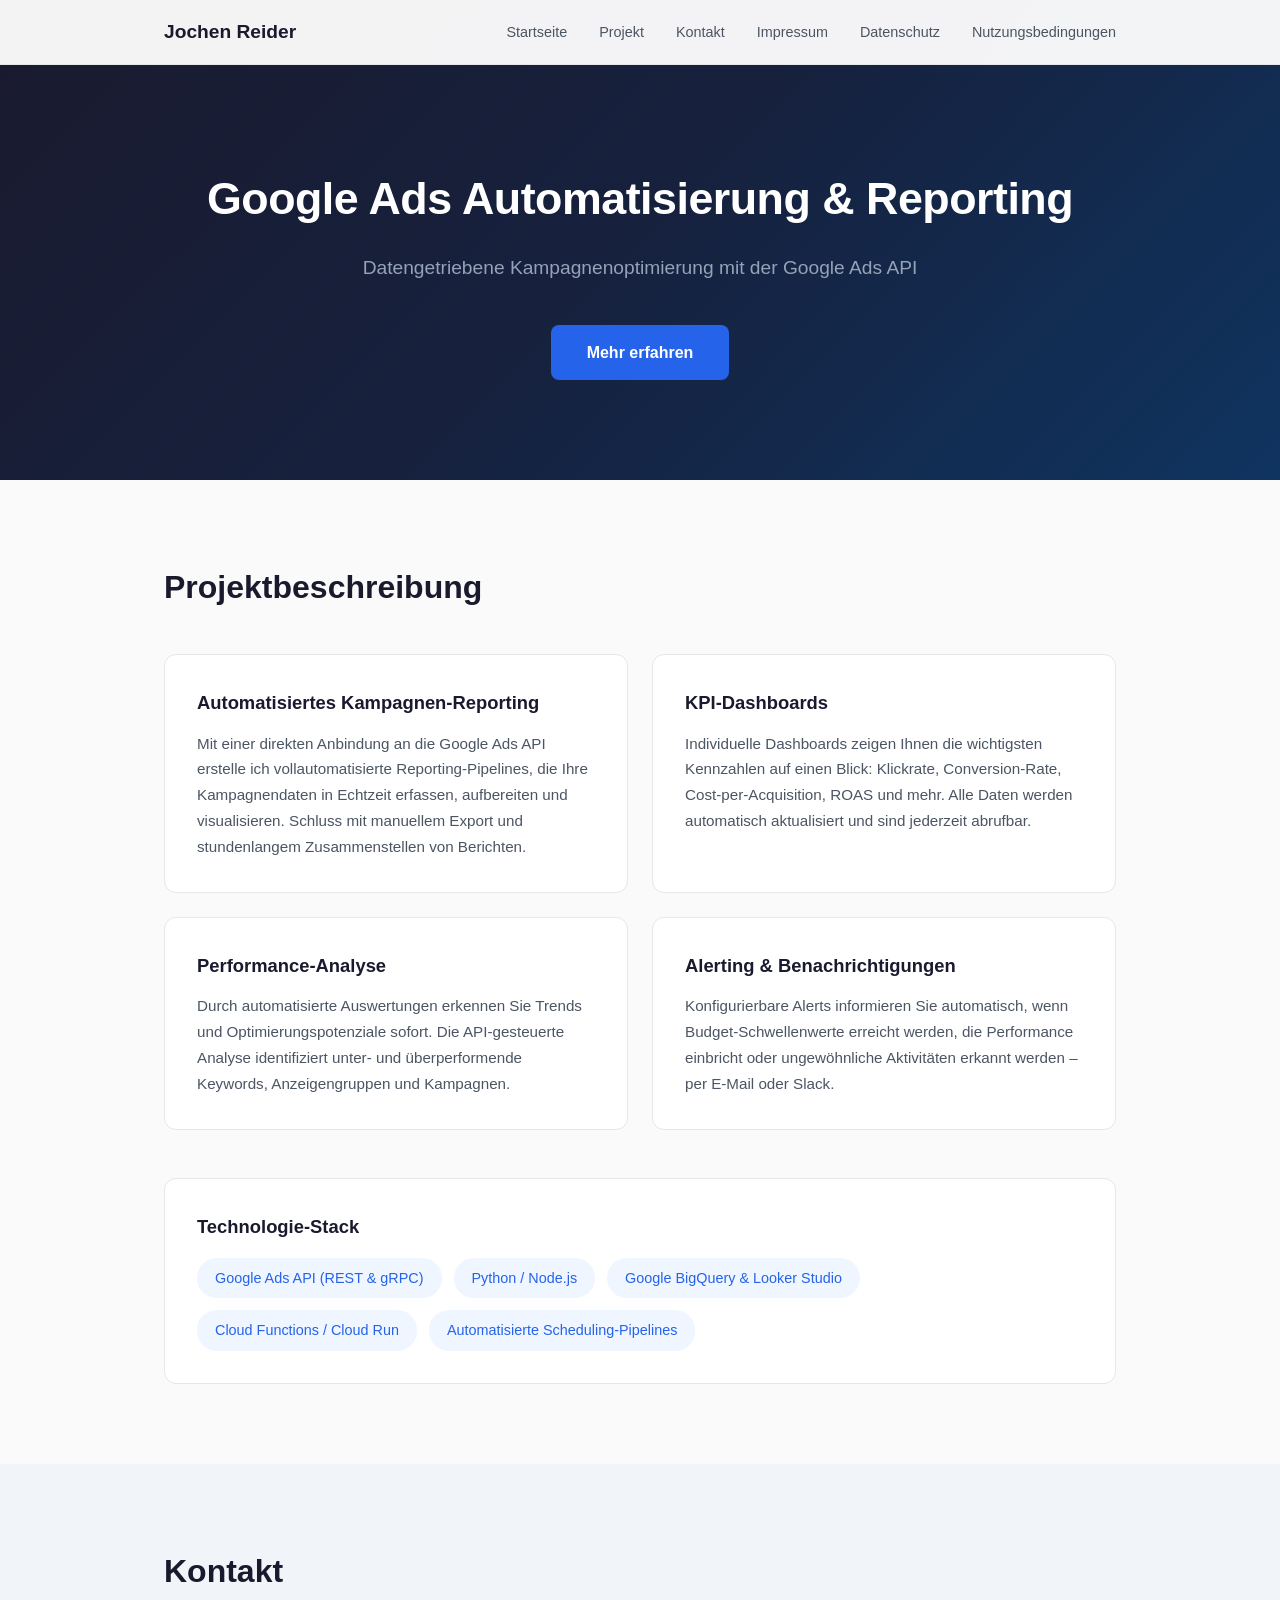
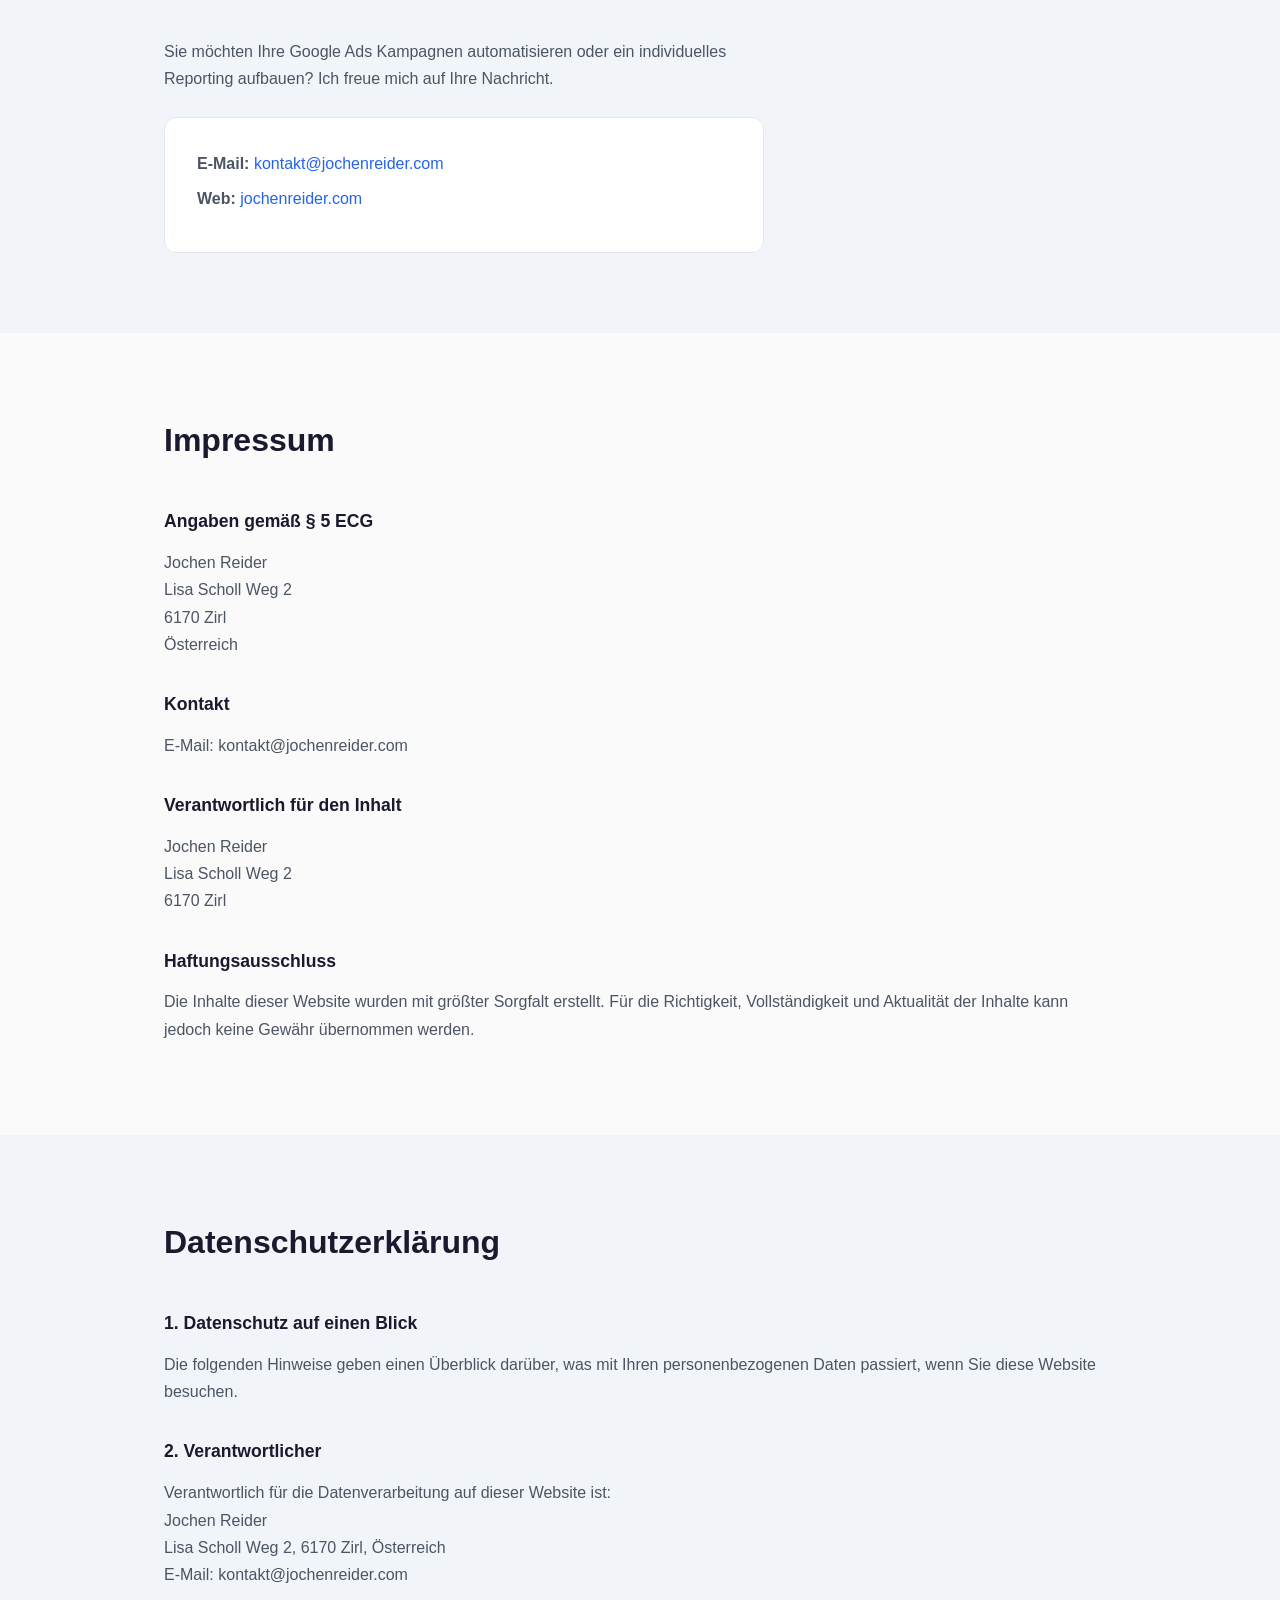
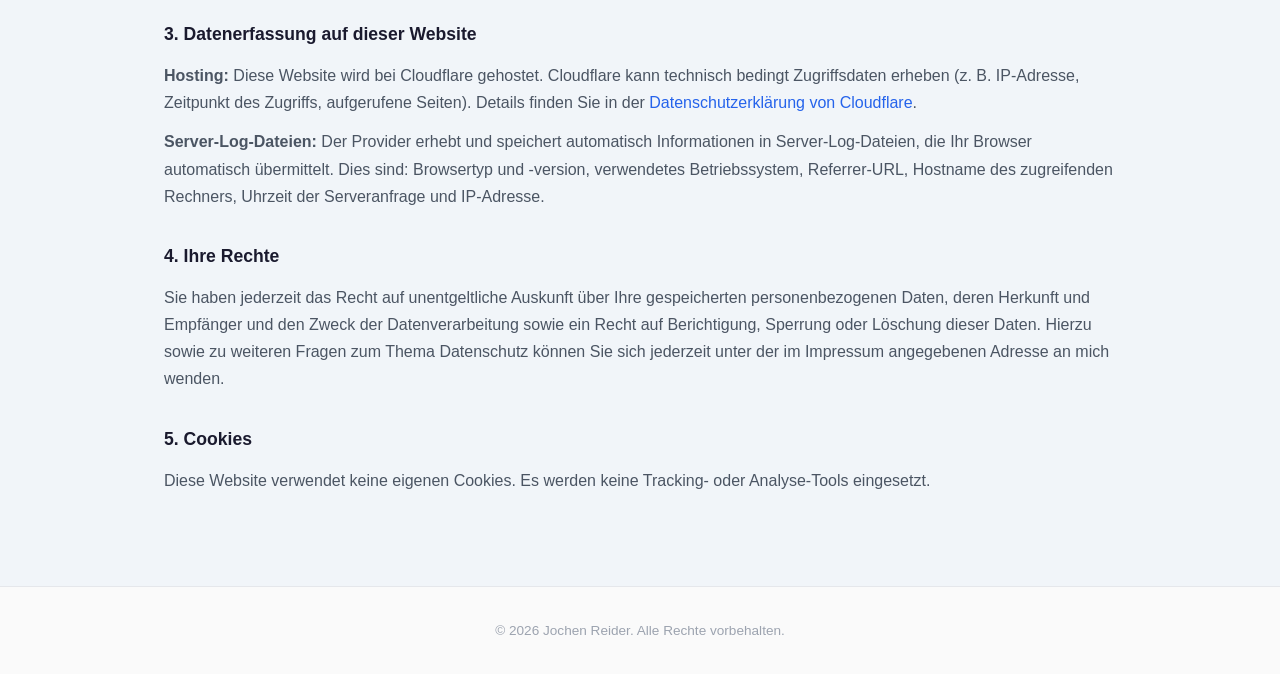
==== commit 9064b266: "Fix email obfuscation and typo for Google Ads API compliance review - Wrap all email addresses in <!" ====
--- a/index.html
+++ b/index.html
@@ -42,7 +42,7 @@
           <p>
             Mit einer direkten Anbindung an die Google Ads API erstelle ich vollautomatisierte
             Reporting-Pipelines, die Ihre Kampagnendaten in Echtzeit erfassen, aufbereiten und
-            visualisieren. Schluss mit manuellem Export und stundenlangemr Zusammenstellen von Berichten.
+            visualisieren. Schluss mit manuellem Export und stundenlangem Zusammenstellen von Berichten.
           </p>
         </div>
         <div class="card">
@@ -94,7 +94,7 @@
           individuelles Reporting aufbauen? Ich freue mich auf Ihre Nachricht.
         </p>
         <div class="contact-details">
-          <p><strong>E-Mail:</strong> <a href="mailto:kontakt@jochenreider.com">kontakt@jochenreider.com</a></p>
+          <p><strong>E-Mail:</strong> <!--email_off--><a href="mailto:kontakt@jochenreider.com">kontakt@jochenreider.com</a><!--/email_off--></p>
           <p><strong>Web:</strong> <a href="https://jochenreider.com">jochenreider.com</a></p>
         </div>
       </div>
@@ -116,7 +116,7 @@
 
         <h3>Kontakt</h3>
         <p>
-          E-Mail: kontakt@jochenreider.com
+          E-Mail: <!--email_off-->kontakt@jochenreider.com<!--/email_off-->
         </p>
 
         <h3>Verantwortlich f&uuml;r den Inhalt</h3>
@@ -152,7 +152,7 @@
           Verantwortlich f&uuml;r die Datenverarbeitung auf dieser Website ist:<br>
           Jochen Reider<br>
           Lisa Scholl Weg 2, 6170 Zirl, &Ouml;sterreich<br>
-          E-Mail: kontakt@jochenreider.com
+          E-Mail: <!--email_off-->kontakt@jochenreider.com<!--/email_off-->
         </p>
 
         <h3>3. Datenerfassung auf dieser Website</h3>
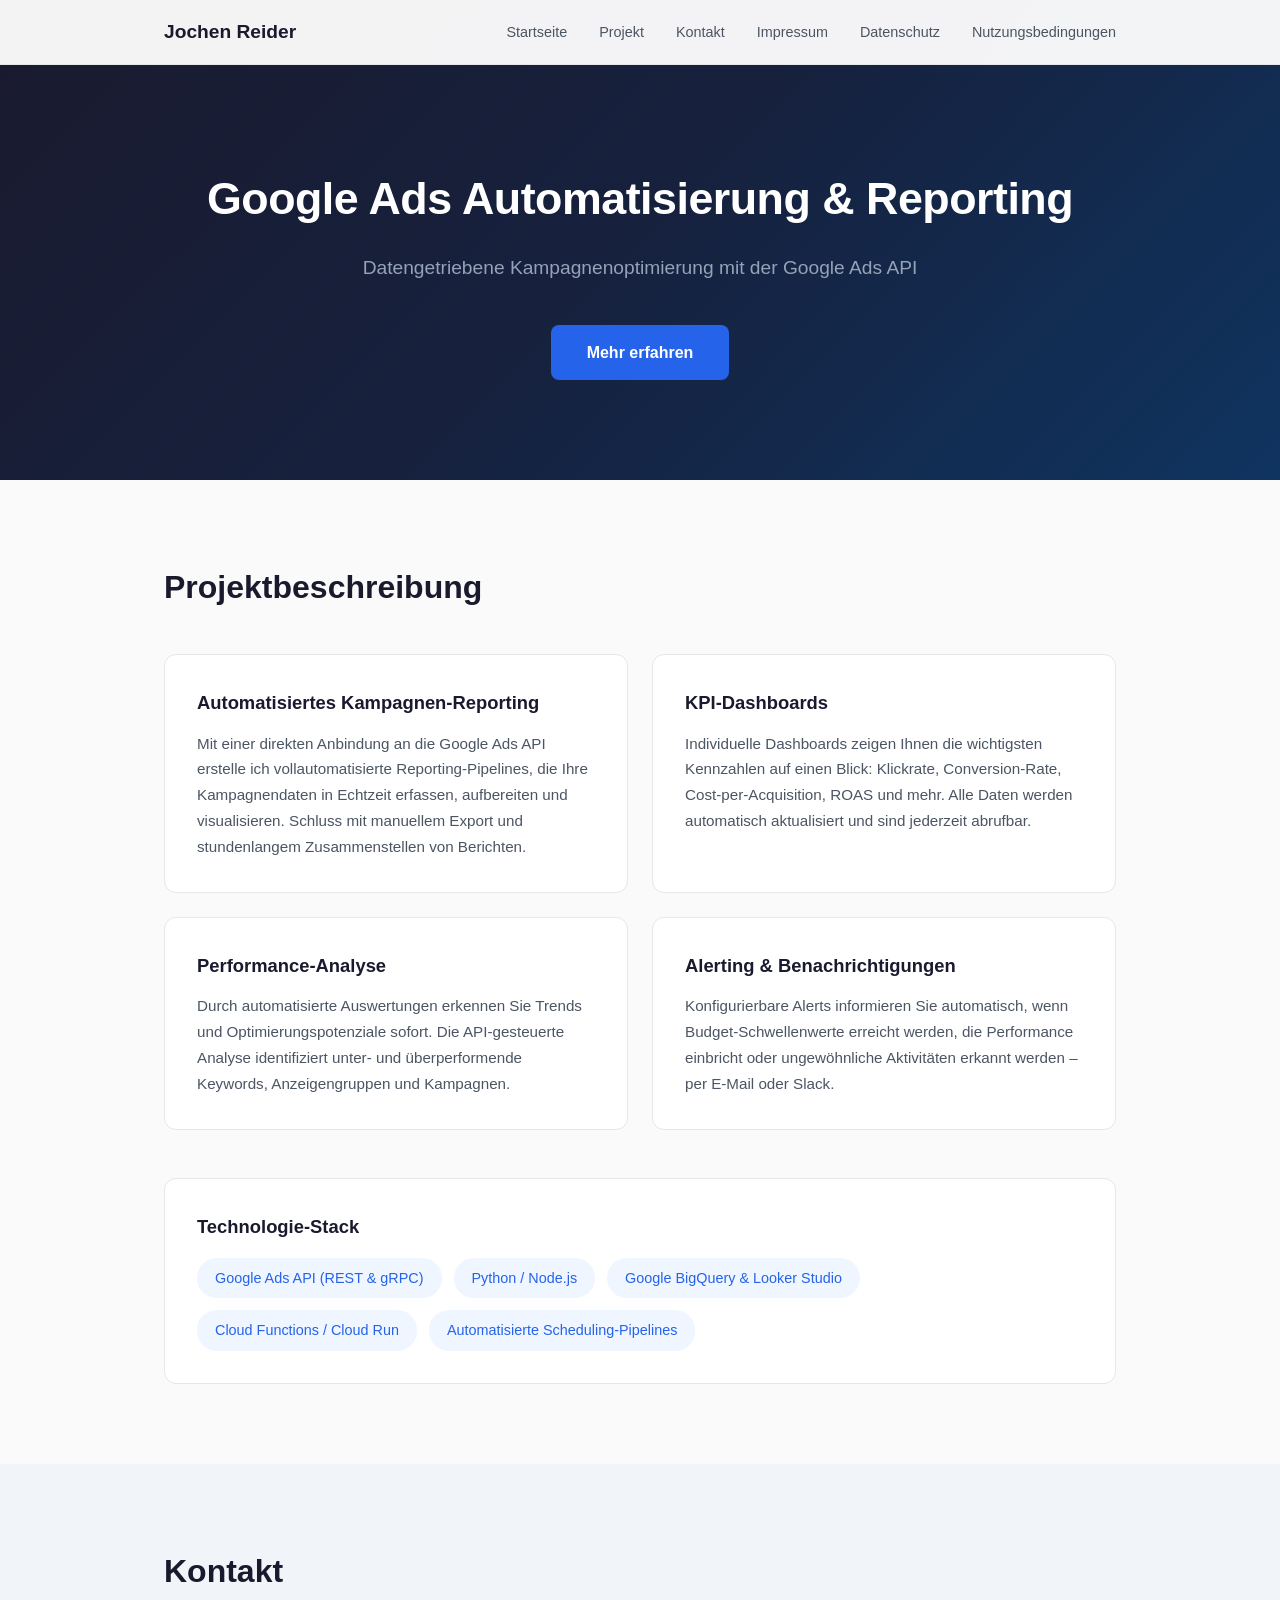
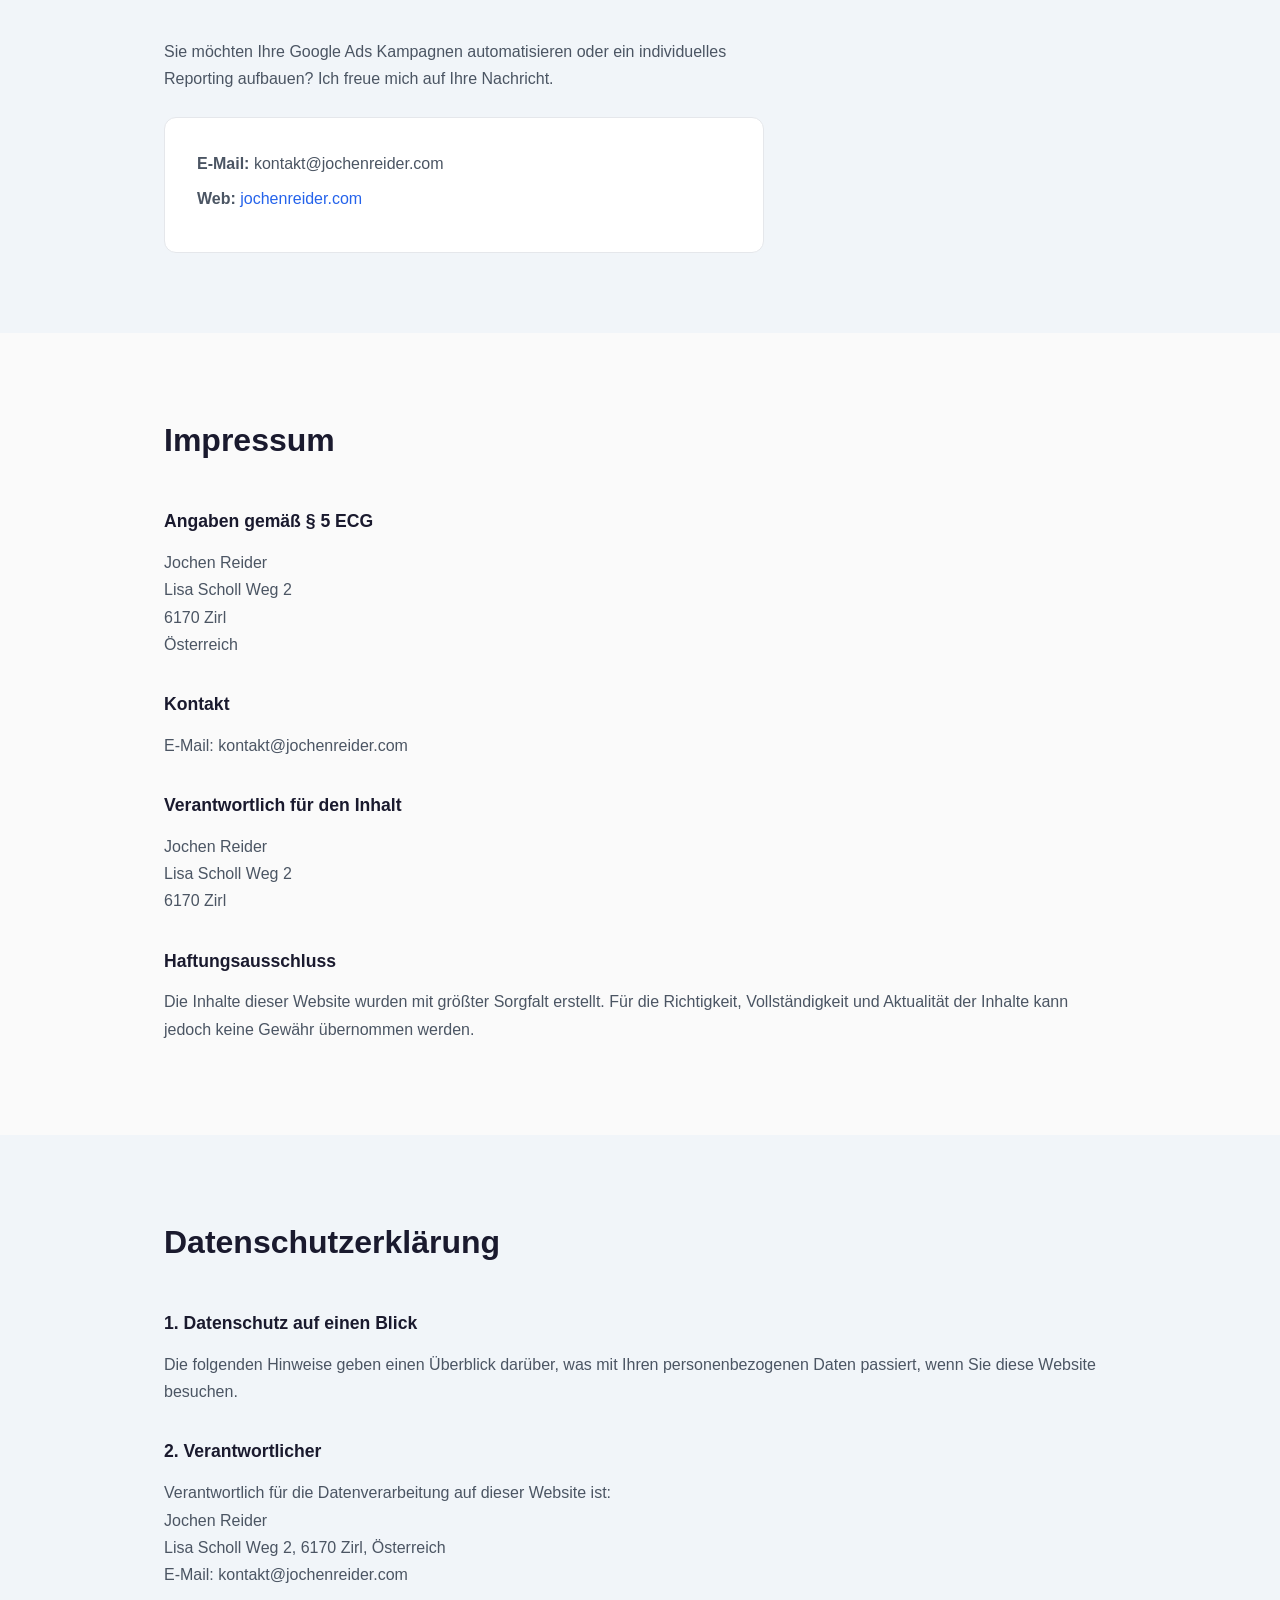
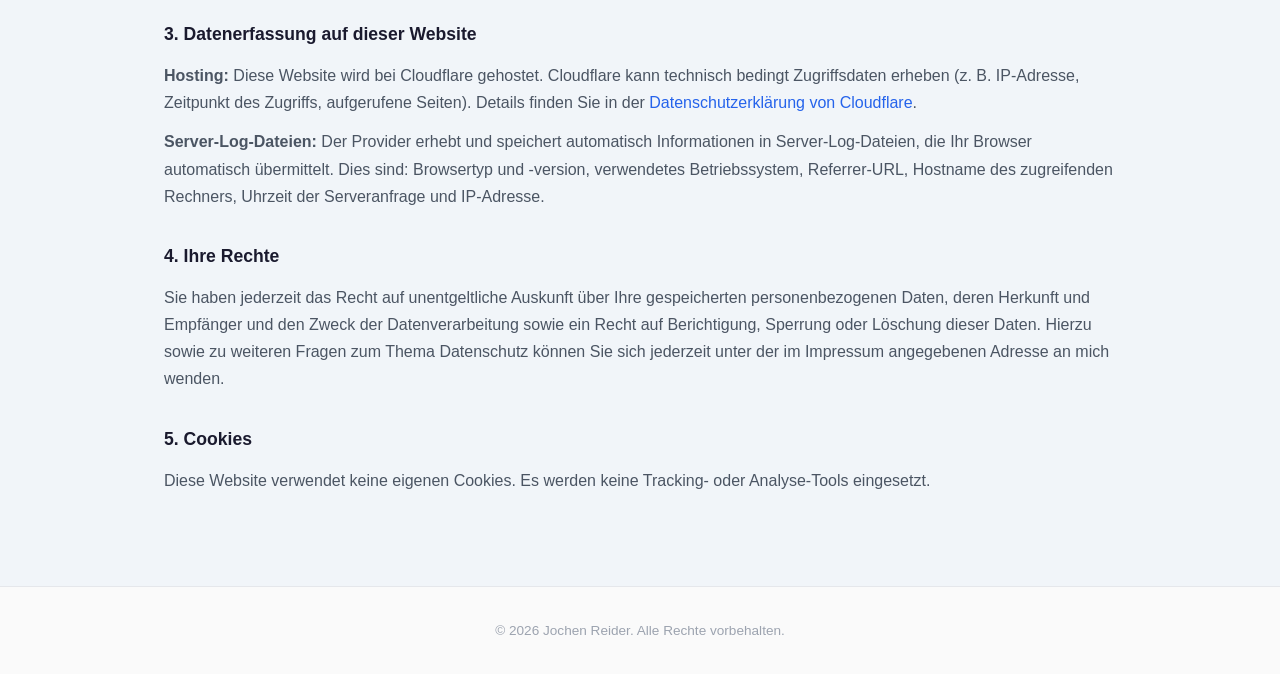
==== commit 8443a4d9: "Use HTML entity for @ to bypass Cloudflare email obfuscation Replace mailto: links and raw email add" ====
--- a/index.html
+++ b/index.html
@@ -94,7 +94,7 @@
           individuelles Reporting aufbauen? Ich freue mich auf Ihre Nachricht.
         </p>
         <div class="contact-details">
-          <p><strong>E-Mail:</strong> <!--email_off--><a href="mailto:kontakt@jochenreider.com">kontakt@jochenreider.com</a><!--/email_off--></p>
+          <p><strong>E-Mail:</strong> kontakt&#64;jochenreider.com</p>
           <p><strong>Web:</strong> <a href="https://jochenreider.com">jochenreider.com</a></p>
         </div>
       </div>
@@ -116,7 +116,7 @@
 
         <h3>Kontakt</h3>
         <p>
-          E-Mail: <!--email_off-->kontakt@jochenreider.com<!--/email_off-->
+          E-Mail: kontakt&#64;jochenreider.com
         </p>
 
         <h3>Verantwortlich f&uuml;r den Inhalt</h3>
@@ -152,7 +152,7 @@
           Verantwortlich f&uuml;r die Datenverarbeitung auf dieser Website ist:<br>
           Jochen Reider<br>
           Lisa Scholl Weg 2, 6170 Zirl, &Ouml;sterreich<br>
-          E-Mail: <!--email_off-->kontakt@jochenreider.com<!--/email_off-->
+          E-Mail: kontakt&#64;jochenreider.com
         </p>
 
         <h3>3. Datenerfassung auf dieser Website</h3>
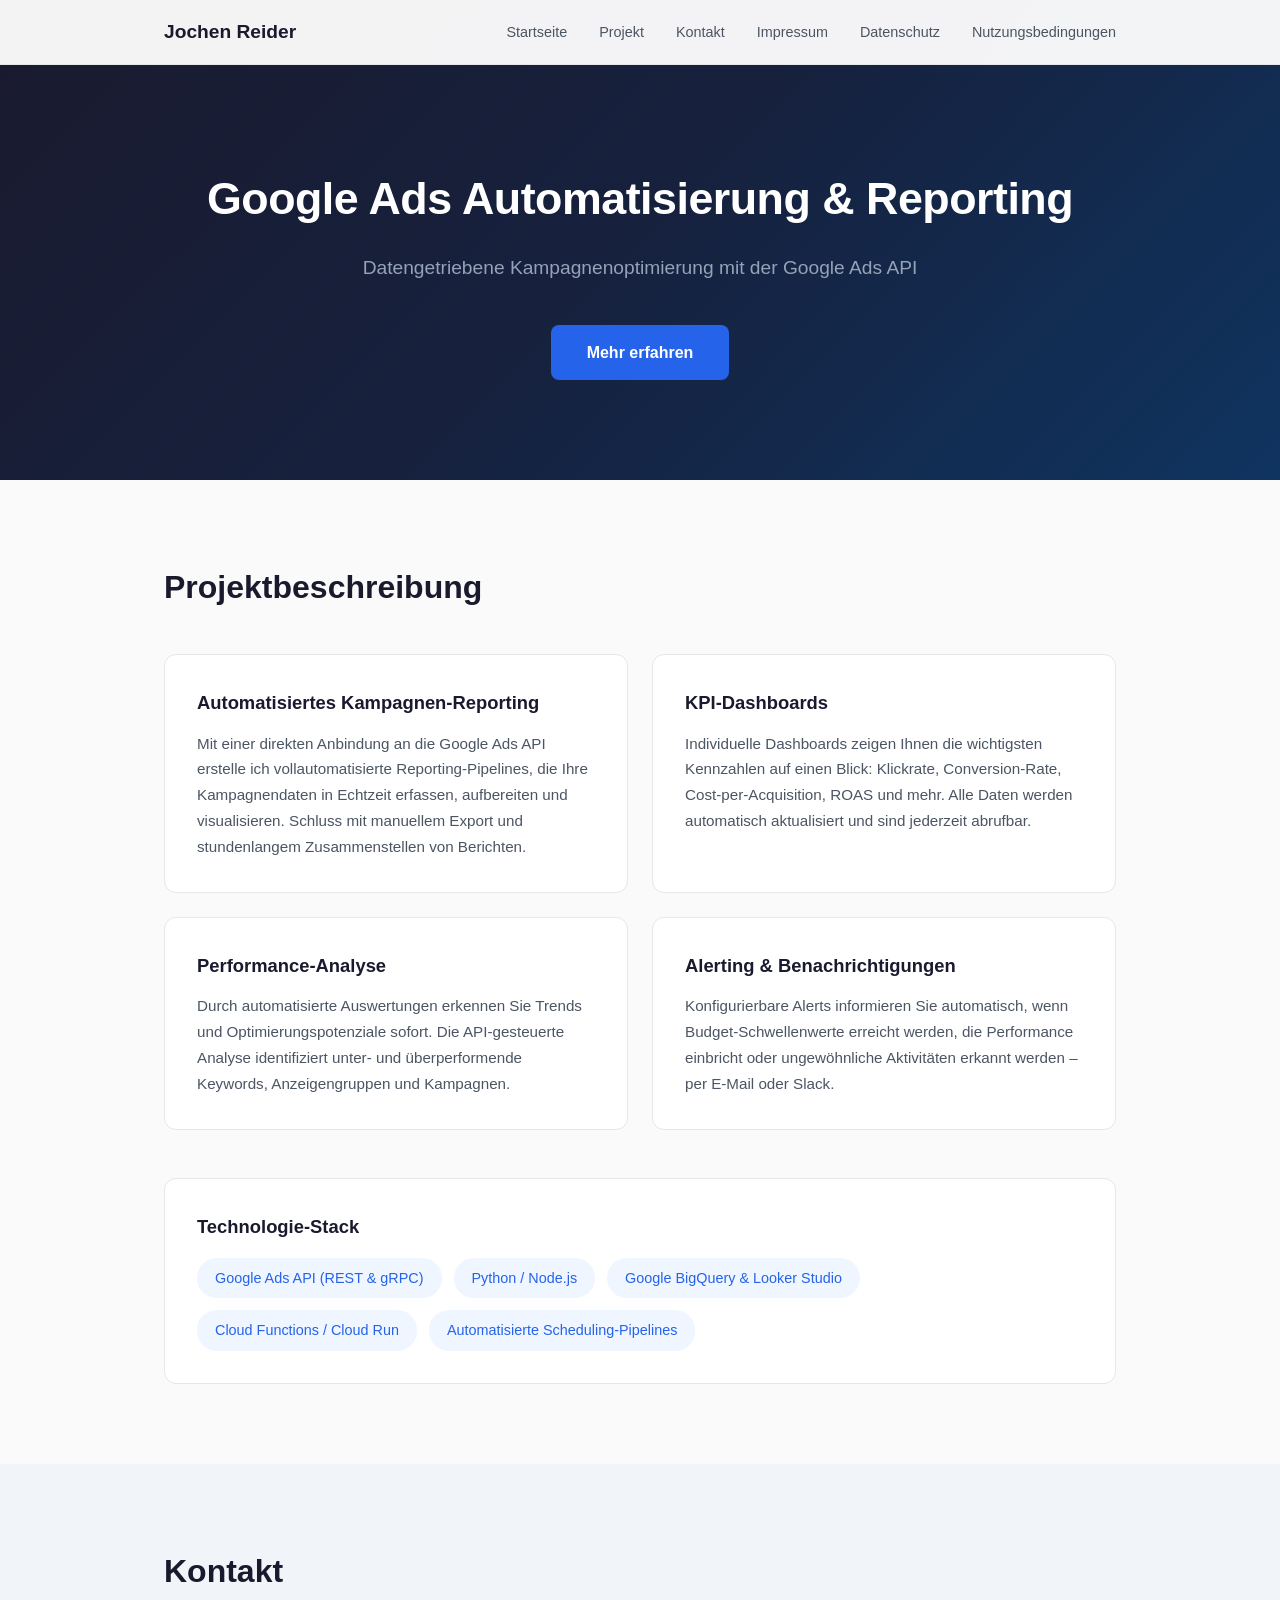
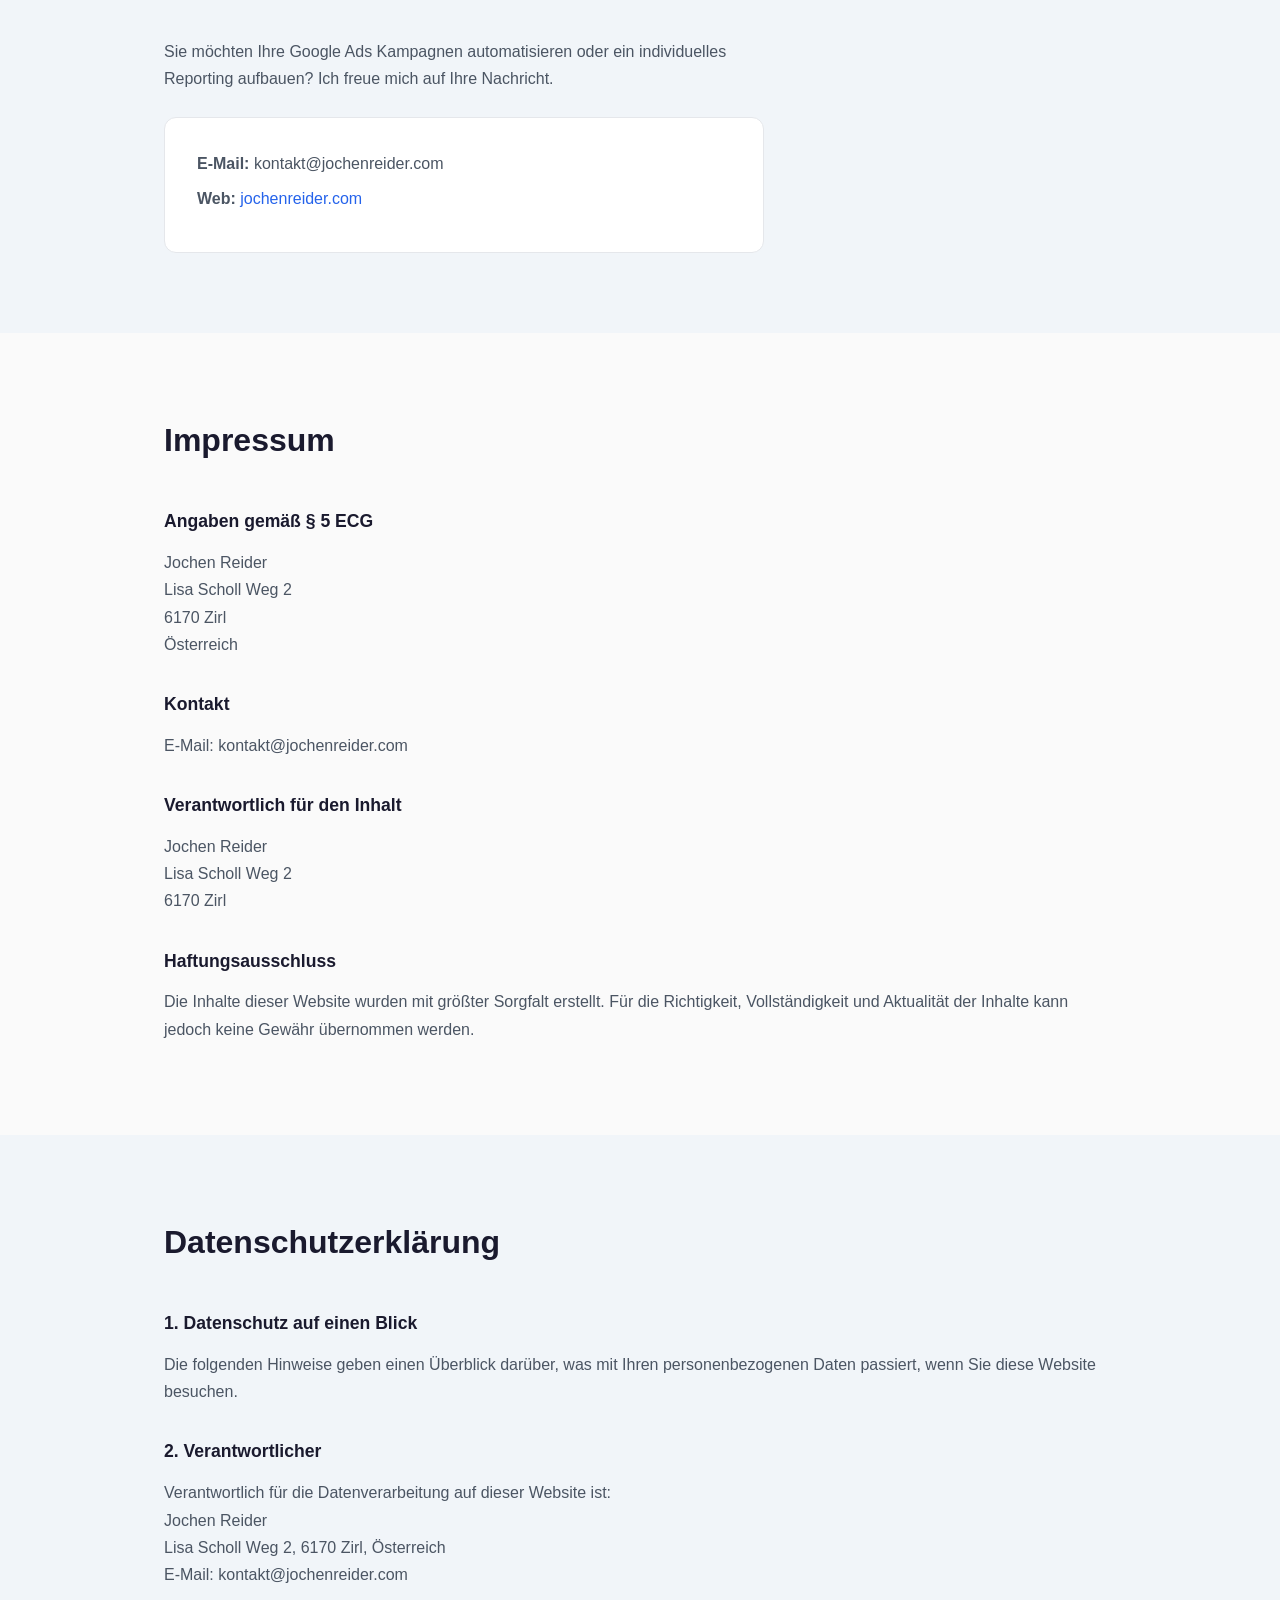
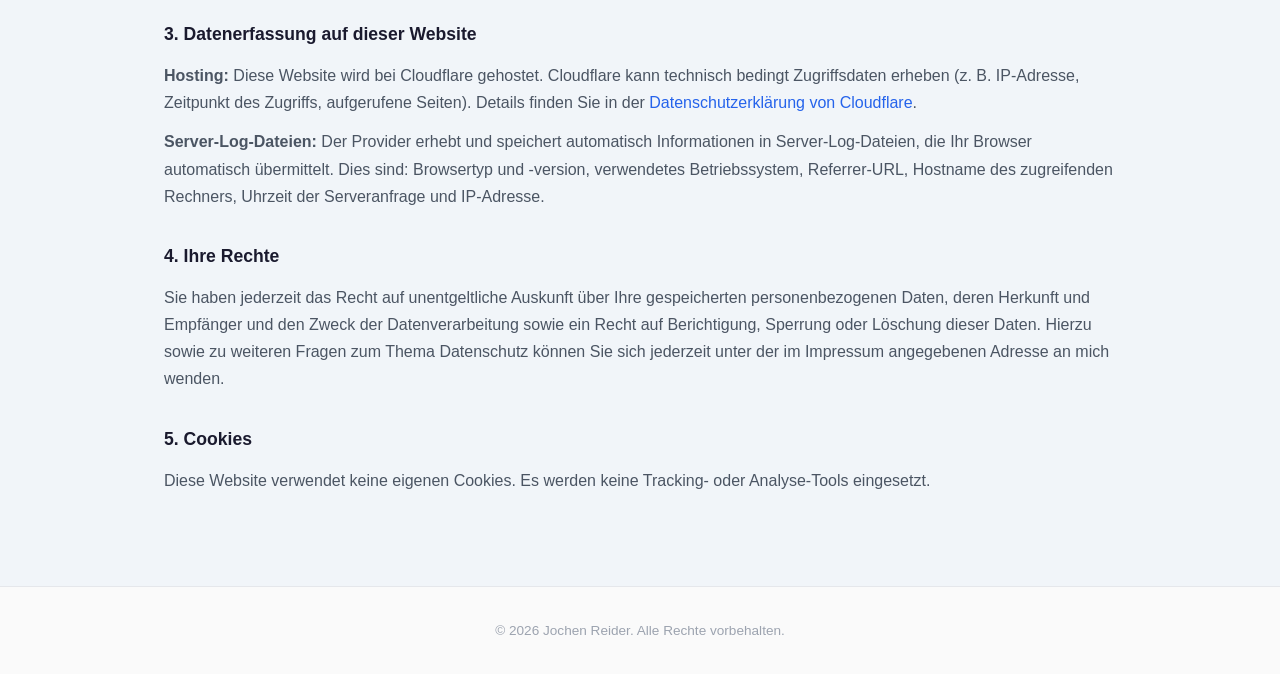
==== commit 2eb3ee28: "Render email via JS to prevent Cloudflare Pages obfuscation Replace static email text with <span> pl" ====
--- a/index.html
+++ b/index.html
@@ -94,7 +94,7 @@
           individuelles Reporting aufbauen? Ich freue mich auf Ihre Nachricht.
         </p>
         <div class="contact-details">
-          <p><strong>E-Mail:</strong> kontakt&#64;jochenreider.com</p>
+          <p><strong>E-Mail:</strong> <span id="em-kontakt"></span></p>
           <p><strong>Web:</strong> <a href="https://jochenreider.com">jochenreider.com</a></p>
         </div>
       </div>
@@ -116,7 +116,7 @@
 
         <h3>Kontakt</h3>
         <p>
-          E-Mail: kontakt&#64;jochenreider.com
+          E-Mail: <span id="em-impressum"></span>
         </p>
 
         <h3>Verantwortlich f&uuml;r den Inhalt</h3>
@@ -152,7 +152,7 @@
           Verantwortlich f&uuml;r die Datenverarbeitung auf dieser Website ist:<br>
           Jochen Reider<br>
           Lisa Scholl Weg 2, 6170 Zirl, &Ouml;sterreich<br>
-          E-Mail: kontakt&#64;jochenreider.com
+          E-Mail: <span id="em-datenschutz"></span>
         </p>
 
         <h3>3. Datenerfassung auf dieser Website</h3>
@@ -205,6 +205,13 @@
         document.querySelector('.nav-links').classList.remove('active');
       });
     });
+
+    // Render email addresses (assembled via JS to avoid Cloudflare obfuscation)
+    var em = 'kontakt' + '@' + 'jochenreider.com';
+    ['em-kontakt', 'em-impressum', 'em-datenschutz'].forEach(function(id) {
+      var el = document.getElementById(id);
+      if (el) el.textContent = em;
+    });
   </script>
 
 </body>
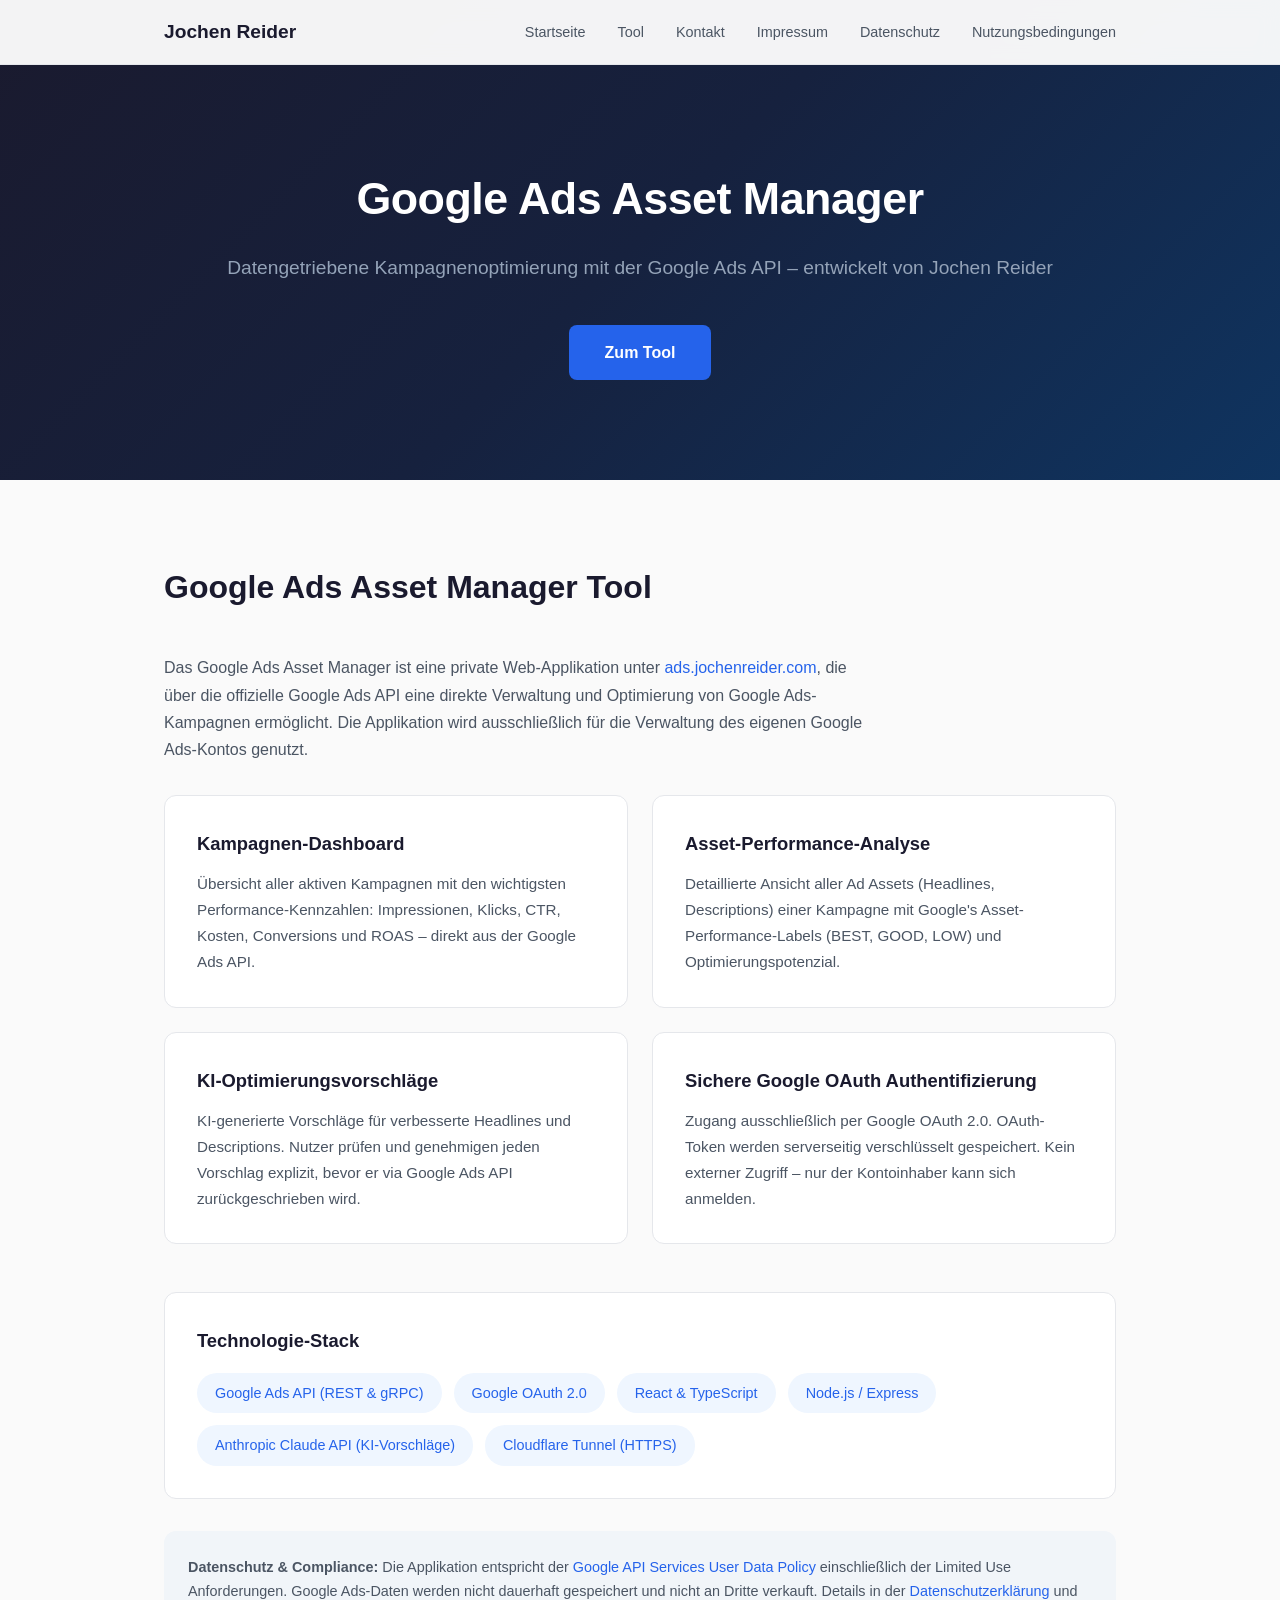
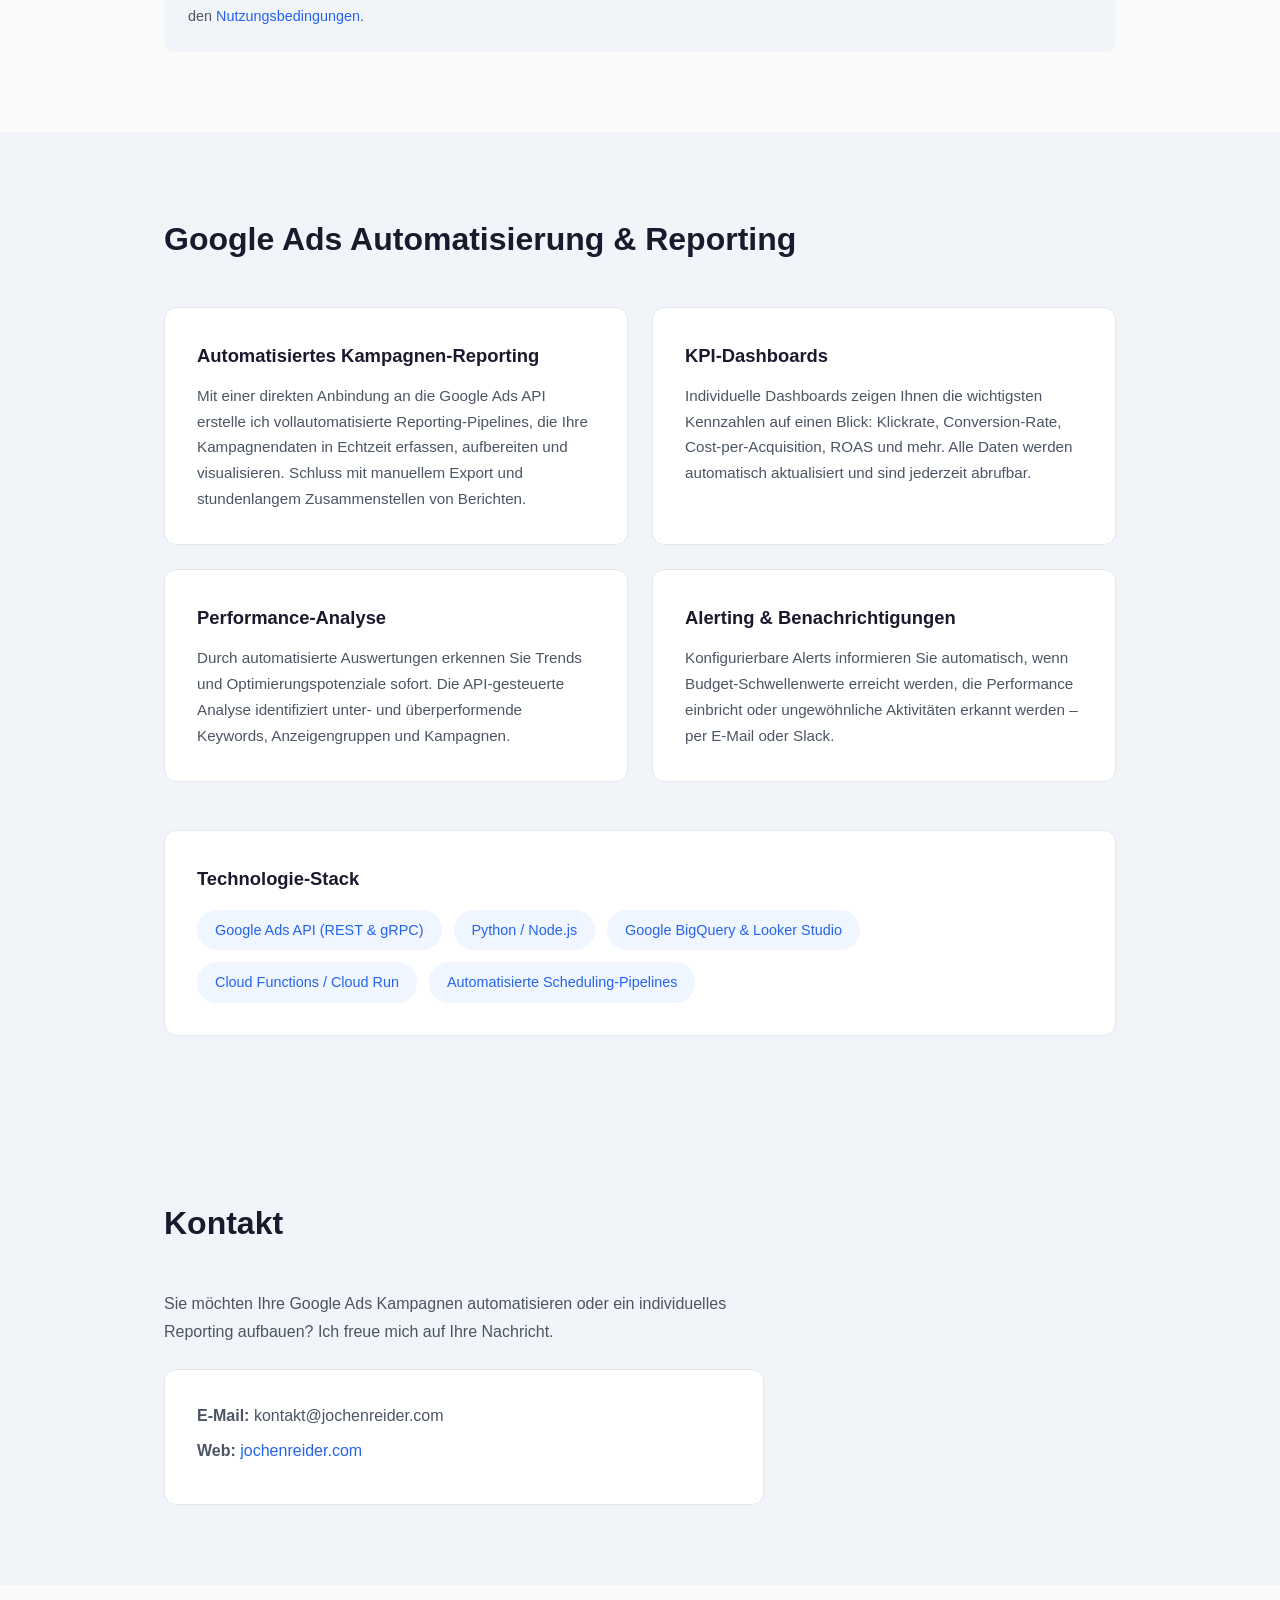
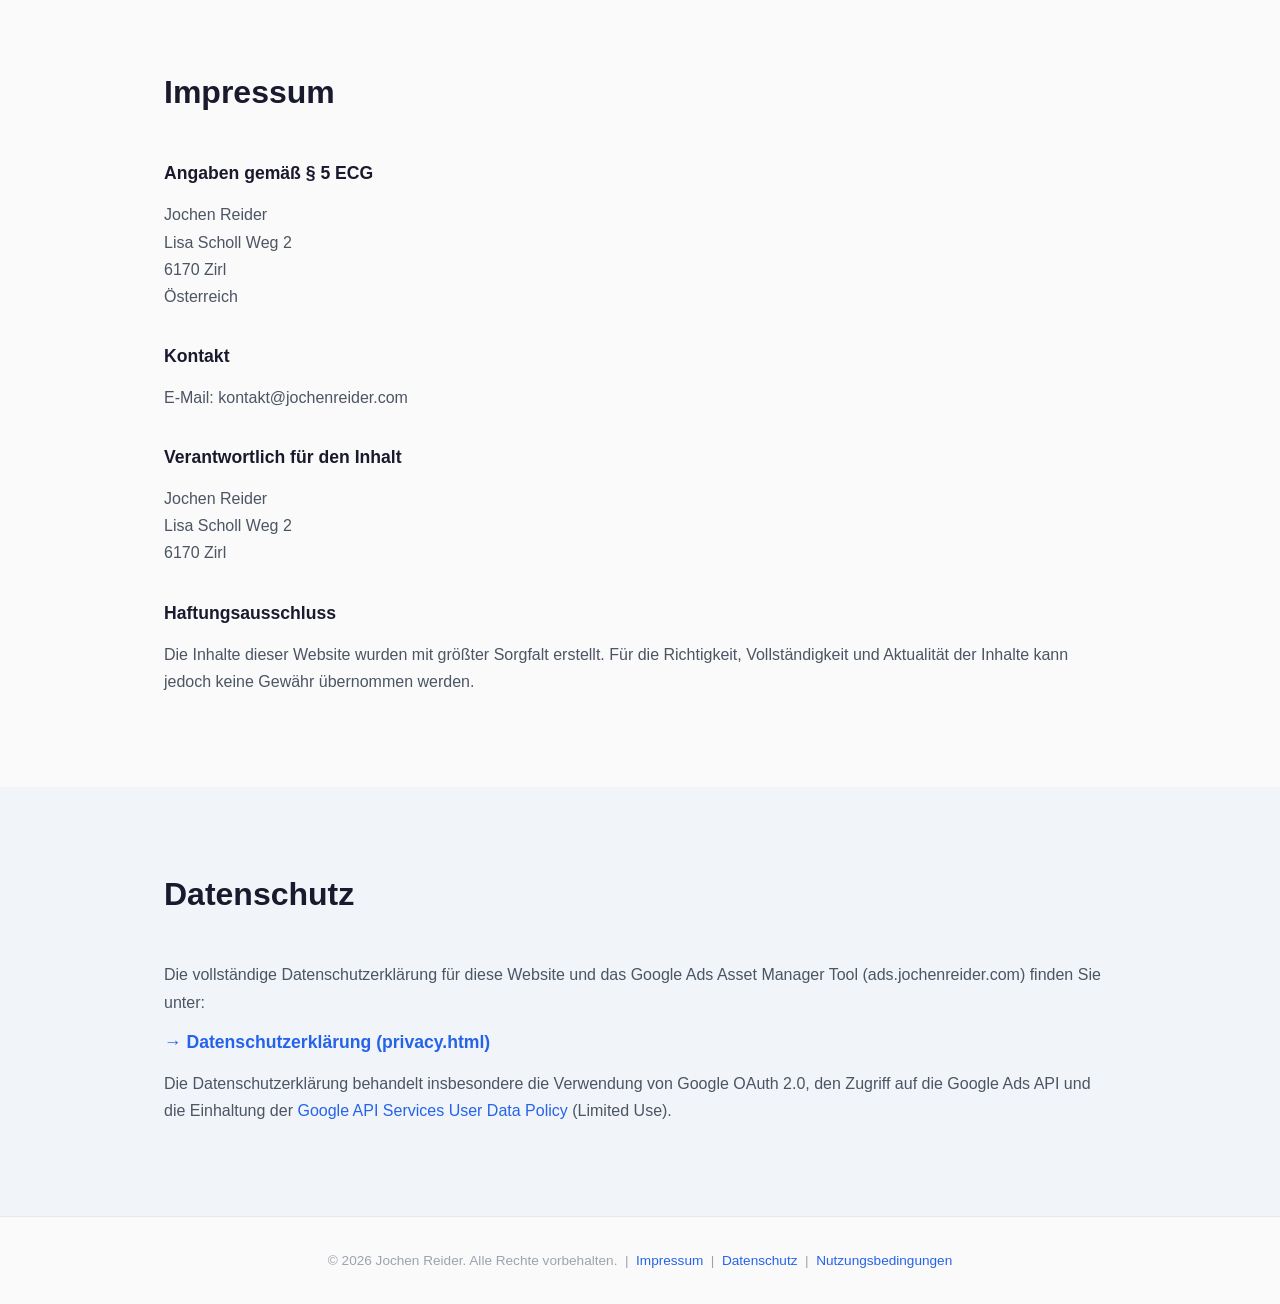
==== commit 565fdef2: "Add standalone privacy.html with Google API Limited Use disclosure - Create privacy.html as dedicate" ====
--- a/index.html
+++ b/index.html
@@ -14,10 +14,10 @@
       <button class="nav-toggle" aria-label="Menu">&#9776;</button>
       <ul class="nav-links">
         <li><a href="#home">Startseite</a></li>
-        <li><a href="#projekt">Projekt</a></li>
+        <li><a href="#tool">Tool</a></li>
         <li><a href="#kontakt">Kontakt</a></li>
         <li><a href="#impressum">Impressum</a></li>
-        <li><a href="#datenschutz">Datenschutz</a></li>
+        <li><a href="privacy.html">Datenschutz</a></li>
         <li><a href="terms.html">Nutzungsbedingungen</a></li>
       </ul>
     </div>
@@ -26,16 +26,82 @@
   <!-- STARTSEITE -->
   <section id="home" class="hero">
     <div class="container">
-      <h1>Google Ads Automatisierung &amp; Reporting</h1>
-      <p class="hero-sub">Datengetriebene Kampagnenoptimierung mit der Google Ads API</p>
-      <a href="#projekt" class="btn">Mehr erfahren</a>
-    </div>
-  </section>
-
-  <!-- PROJEKT -->
-  <section id="projekt" class="section">
-    <div class="container">
-      <h2>Projektbeschreibung</h2>
+      <h1>Google Ads Asset Manager</h1>
+      <p class="hero-sub">Datengetriebene Kampagnenoptimierung mit der Google Ads API &ndash; entwickelt von Jochen Reider</p>
+      <a href="#tool" class="btn">Zum Tool</a>
+    </div>
+  </section>
+
+  <!-- TOOL -->
+  <section id="tool" class="section">
+    <div class="container">
+      <h2>Google Ads Asset Manager Tool</h2>
+      <p style="color:#4b5563; margin-bottom: 32px; max-width: 700px;">
+        Das Google Ads Asset Manager ist eine private Web-Applikation unter
+        <a href="https://ads.jochenreider.com">ads.jochenreider.com</a>, die &uuml;ber
+        die offizielle Google Ads API eine direkte Verwaltung und Optimierung von Google Ads-Kampagnen erm&ouml;glicht.
+        Die Applikation wird ausschlie&szlig;lich f&uuml;r die Verwaltung des eigenen Google Ads-Kontos genutzt.
+      </p>
+      <div class="card-grid">
+        <div class="card">
+          <h3>Kampagnen-Dashboard</h3>
+          <p>
+            &Uuml;bersicht aller aktiven Kampagnen mit den wichtigsten Performance-Kennzahlen:
+            Impressionen, Klicks, CTR, Kosten, Conversions und ROAS &ndash; direkt aus der Google Ads API.
+          </p>
+        </div>
+        <div class="card">
+          <h3>Asset-Performance-Analyse</h3>
+          <p>
+            Detaillierte Ansicht aller Ad Assets (Headlines, Descriptions) einer Kampagne mit
+            Google&apos;s Asset-Performance-Labels (BEST, GOOD, LOW) und Optimierungspotenzial.
+          </p>
+        </div>
+        <div class="card">
+          <h3>KI-Optimierungsvorschl&auml;ge</h3>
+          <p>
+            KI-generierte Vorschl&auml;ge f&uuml;r verbesserte Headlines und Descriptions. Nutzer
+            pr&uuml;fen und genehmigen jeden Vorschlag explizit, bevor er via Google Ads API
+            zur&uuml;ckgeschrieben wird.
+          </p>
+        </div>
+        <div class="card">
+          <h3>Sichere Google OAuth Authentifizierung</h3>
+          <p>
+            Zugang ausschlie&szlig;lich per Google OAuth 2.0. OAuth-Token werden serverseitig
+            verschl&uuml;sselt gespeichert. Kein externer Zugriff &ndash; nur der Kontoinhaber
+            kann sich anmelden.
+          </p>
+        </div>
+      </div>
+      <div class="tech-stack">
+        <h3>Technologie-Stack</h3>
+        <ul>
+          <li>Google Ads API (REST &amp; gRPC)</li>
+          <li>Google OAuth 2.0</li>
+          <li>React &amp; TypeScript</li>
+          <li>Node.js / Express</li>
+          <li>Anthropic Claude API (KI-Vorschl&auml;ge)</li>
+          <li>Cloudflare Tunnel (HTTPS)</li>
+        </ul>
+      </div>
+      <div style="margin-top: 32px; padding: 24px; background: #f1f5f9; border-radius: 12px;">
+        <p style="color: #4b5563; font-size: 0.9rem; margin: 0;">
+          <strong>Datenschutz &amp; Compliance:</strong> Die Applikation entspricht der
+          <a href="https://developers.google.com/terms/api-services-user-data-policy" target="_blank" rel="noopener">Google API Services User Data Policy</a>
+          einschlie&szlig;lich der Limited Use Anforderungen. Google Ads-Daten werden nicht dauerhaft
+          gespeichert und nicht an Dritte verkauft. Details in der
+          <a href="privacy.html">Datenschutzerkl&auml;rung</a> und den
+          <a href="terms.html">Nutzungsbedingungen</a>.
+        </p>
+      </div>
+    </div>
+  </section>
+
+  <!-- PROJEKT (Dienstleistungen) -->
+  <section id="projekt" class="section section-alt">
+    <div class="container">
+      <h2>Google Ads Automatisierung &amp; Reporting</h2>
       <div class="card-grid">
         <div class="card">
           <h3>Automatisiertes Kampagnen-Reporting</h3>
@@ -139,49 +205,24 @@
   <!-- DATENSCHUTZ -->
   <section id="datenschutz" class="section section-alt">
     <div class="container">
-      <h2>Datenschutzerkl&auml;rung</h2>
+      <h2>Datenschutz</h2>
       <div class="legal">
-        <h3>1. Datenschutz auf einen Blick</h3>
-        <p>
-          Die folgenden Hinweise geben einen &Uuml;berblick dar&uuml;ber, was mit Ihren
-          personenbezogenen Daten passiert, wenn Sie diese Website besuchen.
-        </p>
-
-        <h3>2. Verantwortlicher</h3>
-        <p>
-          Verantwortlich f&uuml;r die Datenverarbeitung auf dieser Website ist:<br>
-          Jochen Reider<br>
-          Lisa Scholl Weg 2, 6170 Zirl, &Ouml;sterreich<br>
-          E-Mail: <span id="em-datenschutz"></span>
-        </p>
-
-        <h3>3. Datenerfassung auf dieser Website</h3>
-        <p>
-          <strong>Hosting:</strong> Diese Website wird bei Cloudflare gehostet. Cloudflare kann
-          technisch bedingt Zugriffsdaten erheben (z.&nbsp;B. IP-Adresse, Zeitpunkt des Zugriffs,
-          aufgerufene Seiten). Details finden Sie in der
-          <a href="https://www.cloudflare.com/privacypolicy/" target="_blank" rel="noopener">Datenschutzerkl&auml;rung von Cloudflare</a>.
-        </p>
-        <p>
-          <strong>Server-Log-Dateien:</strong> Der Provider erhebt und speichert automatisch
-          Informationen in Server-Log-Dateien, die Ihr Browser automatisch &uuml;bermittelt.
-          Dies sind: Browsertyp und -version, verwendetes Betriebssystem, Referrer-URL,
-          Hostname des zugreifenden Rechners, Uhrzeit der Serveranfrage und IP-Adresse.
-        </p>
-
-        <h3>4. Ihre Rechte</h3>
-        <p>
-          Sie haben jederzeit das Recht auf unentgeltliche Auskunft &uuml;ber Ihre gespeicherten
-          personenbezogenen Daten, deren Herkunft und Empf&auml;nger und den Zweck der
-          Datenverarbeitung sowie ein Recht auf Berichtigung, Sperrung oder L&ouml;schung
-          dieser Daten. Hierzu sowie zu weiteren Fragen zum Thema Datenschutz k&ouml;nnen Sie
-          sich jederzeit unter der im Impressum angegebenen Adresse an mich wenden.
-        </p>
-
-        <h3>5. Cookies</h3>
-        <p>
-          Diese Website verwendet keine eigenen Cookies. Es werden keine Tracking- oder
-          Analyse-Tools eingesetzt.
+        <p>
+          Die vollst&auml;ndige Datenschutzerkl&auml;rung f&uuml;r diese Website und das
+          Google Ads Asset Manager Tool (ads.jochenreider.com) finden Sie unter:
+        </p>
+        <p>
+          <a href="privacy.html" style="font-size: 1.1rem; font-weight: 600;">
+            &rarr; Datenschutzerkl&auml;rung (privacy.html)
+          </a>
+        </p>
+        <p>
+          Die Datenschutzerkl&auml;rung behandelt insbesondere die Verwendung von
+          Google OAuth 2.0, den Zugriff auf die Google Ads API und die Einhaltung der
+          <a href="https://developers.google.com/terms/api-services-user-data-policy" target="_blank" rel="noopener">
+            Google API Services User Data Policy
+          </a>
+          (Limited Use).
         </p>
       </div>
     </div>
@@ -189,7 +230,11 @@
 
   <footer>
     <div class="container">
-      <p>&copy; 2026 Jochen Reider. Alle Rechte vorbehalten.</p>
+      <p>&copy; 2026 Jochen Reider. Alle Rechte vorbehalten.
+        &nbsp;|&nbsp; <a href="#impressum">Impressum</a>
+        &nbsp;|&nbsp; <a href="privacy.html">Datenschutz</a>
+        &nbsp;|&nbsp; <a href="terms.html">Nutzungsbedingungen</a>
+      </p>
     </div>
   </footer>
 
